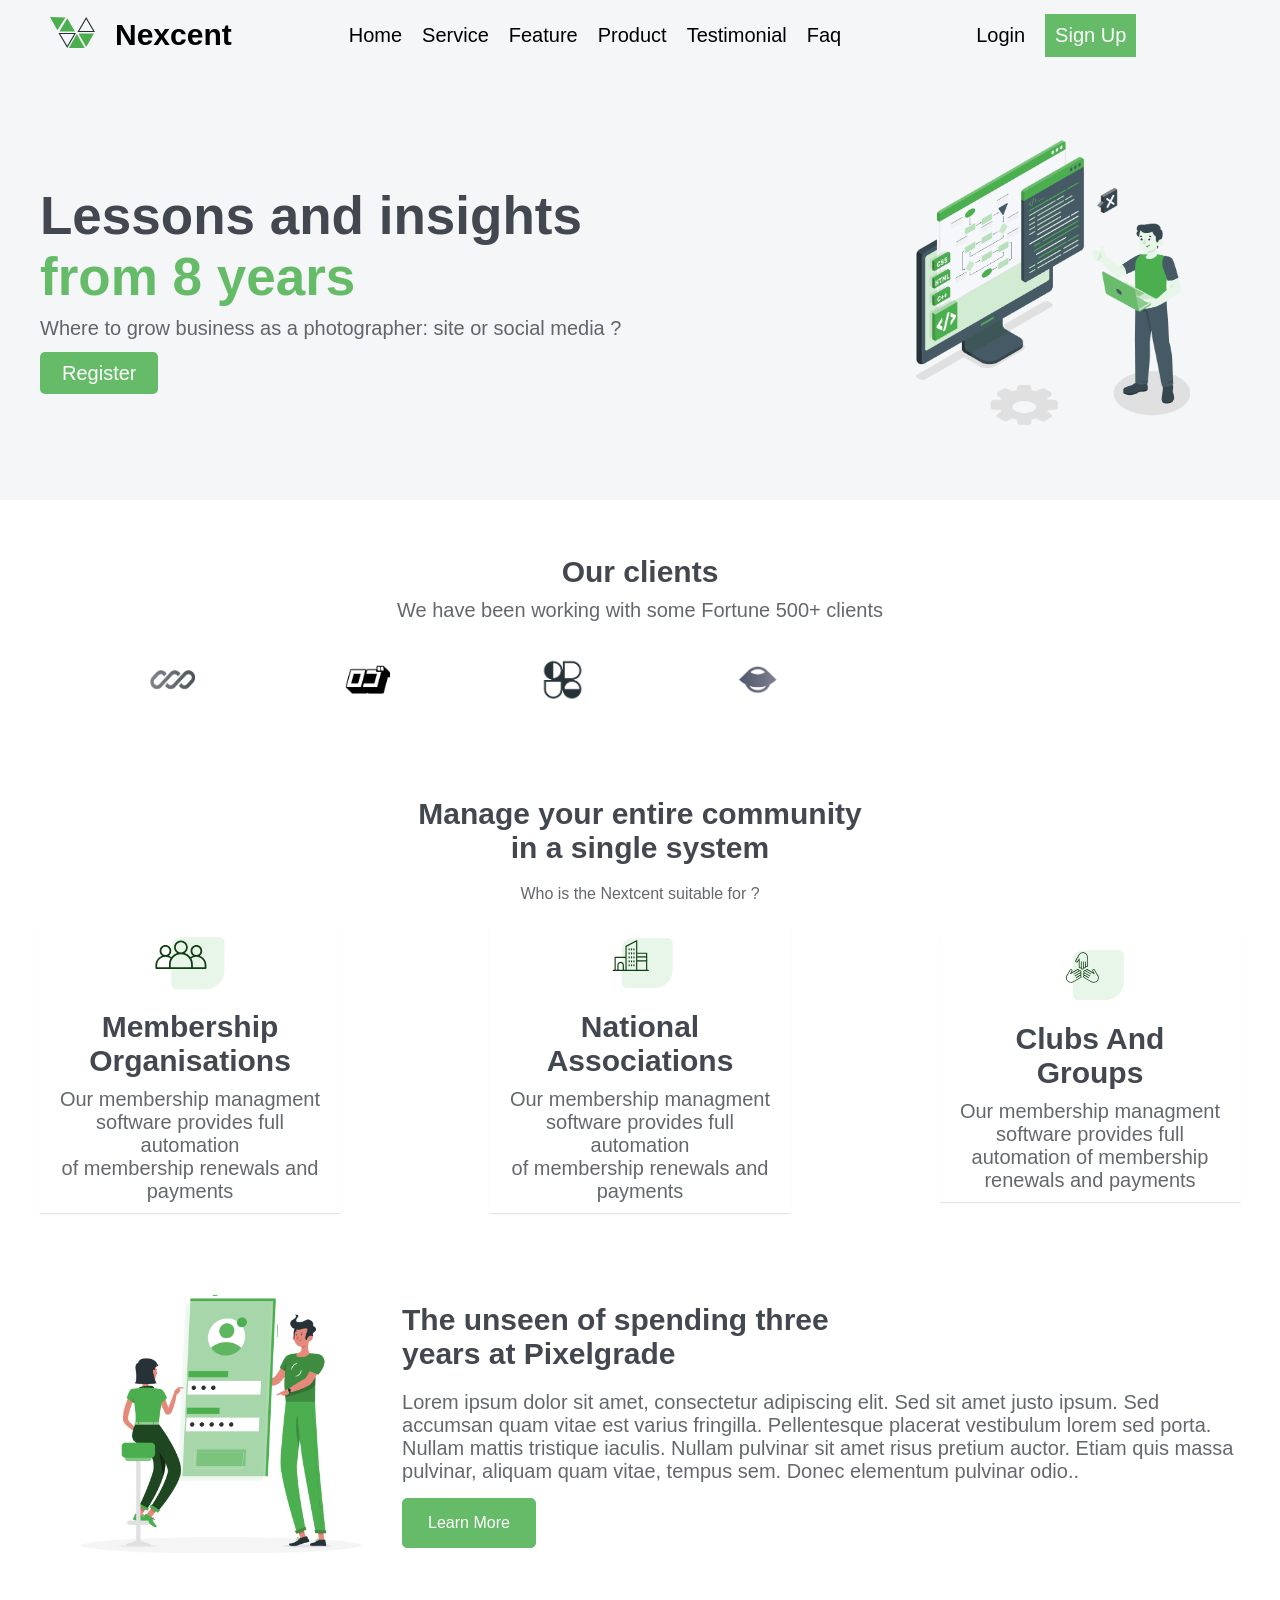
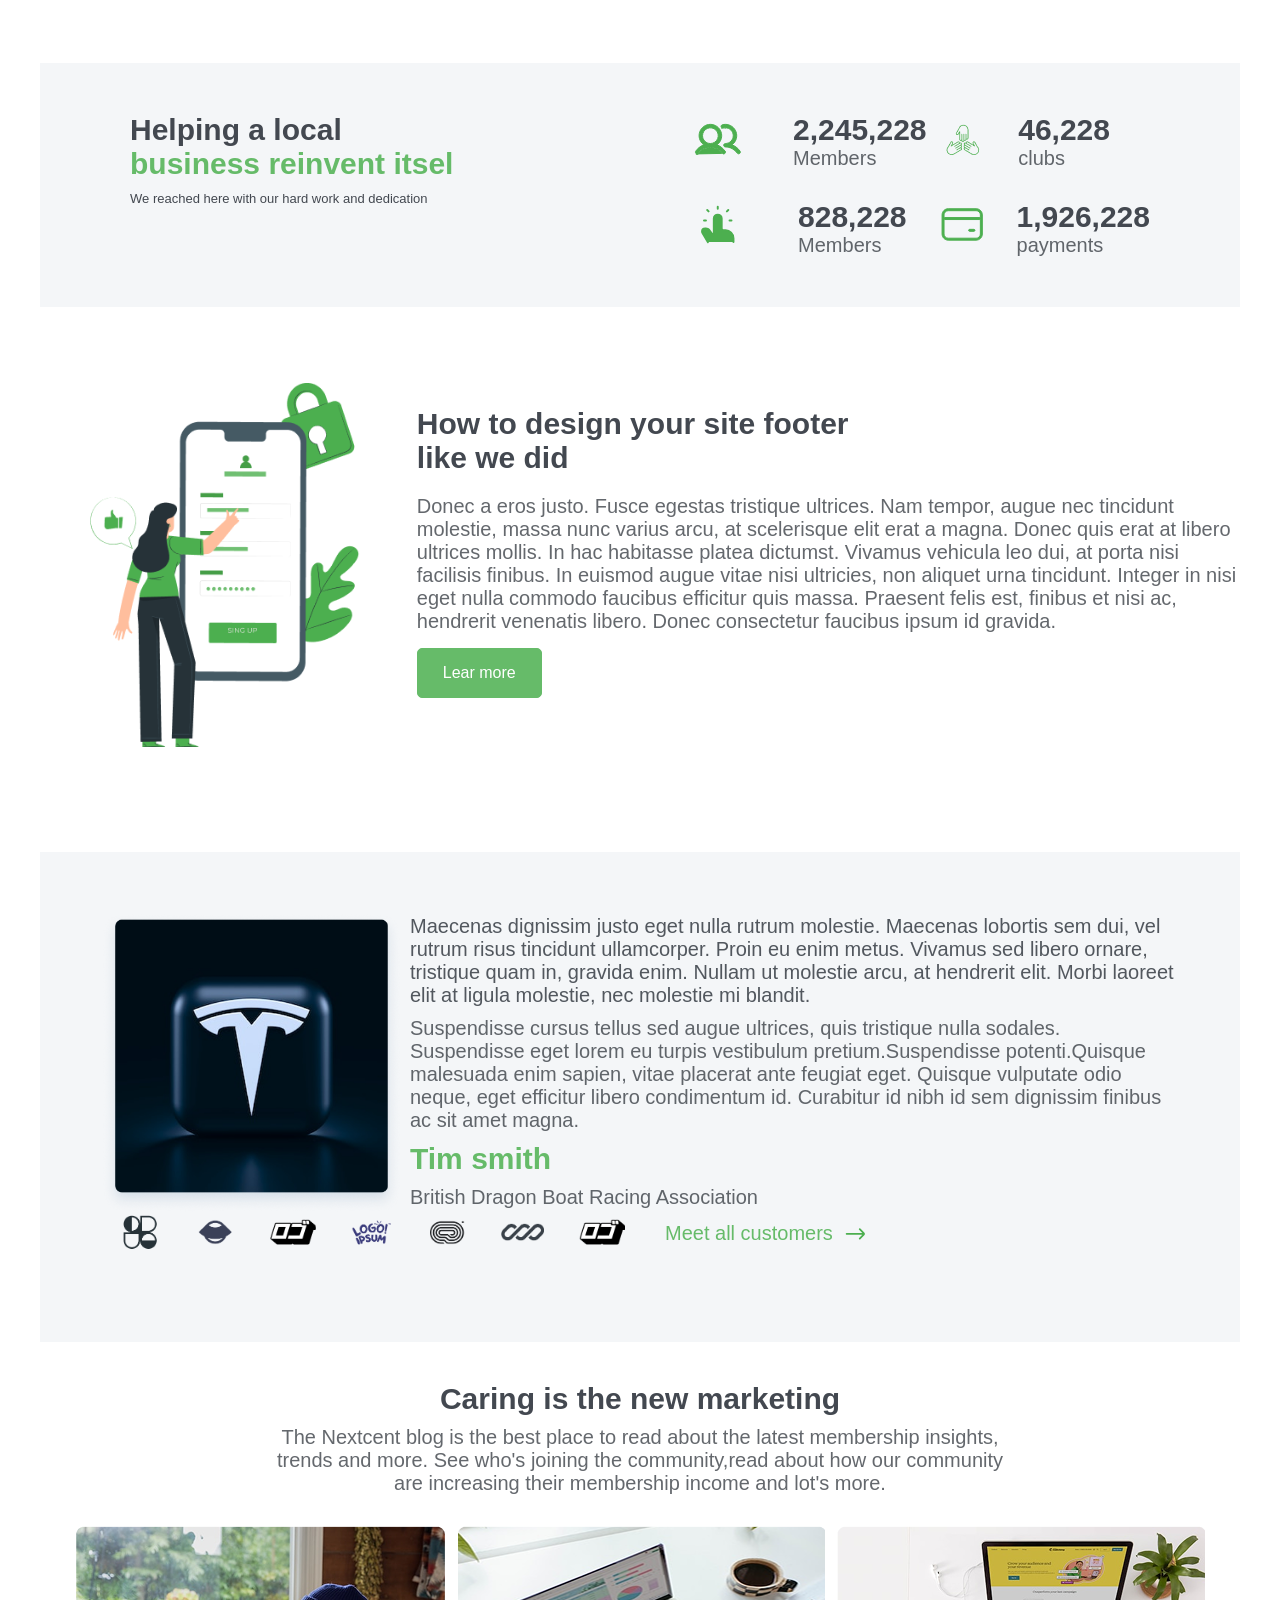
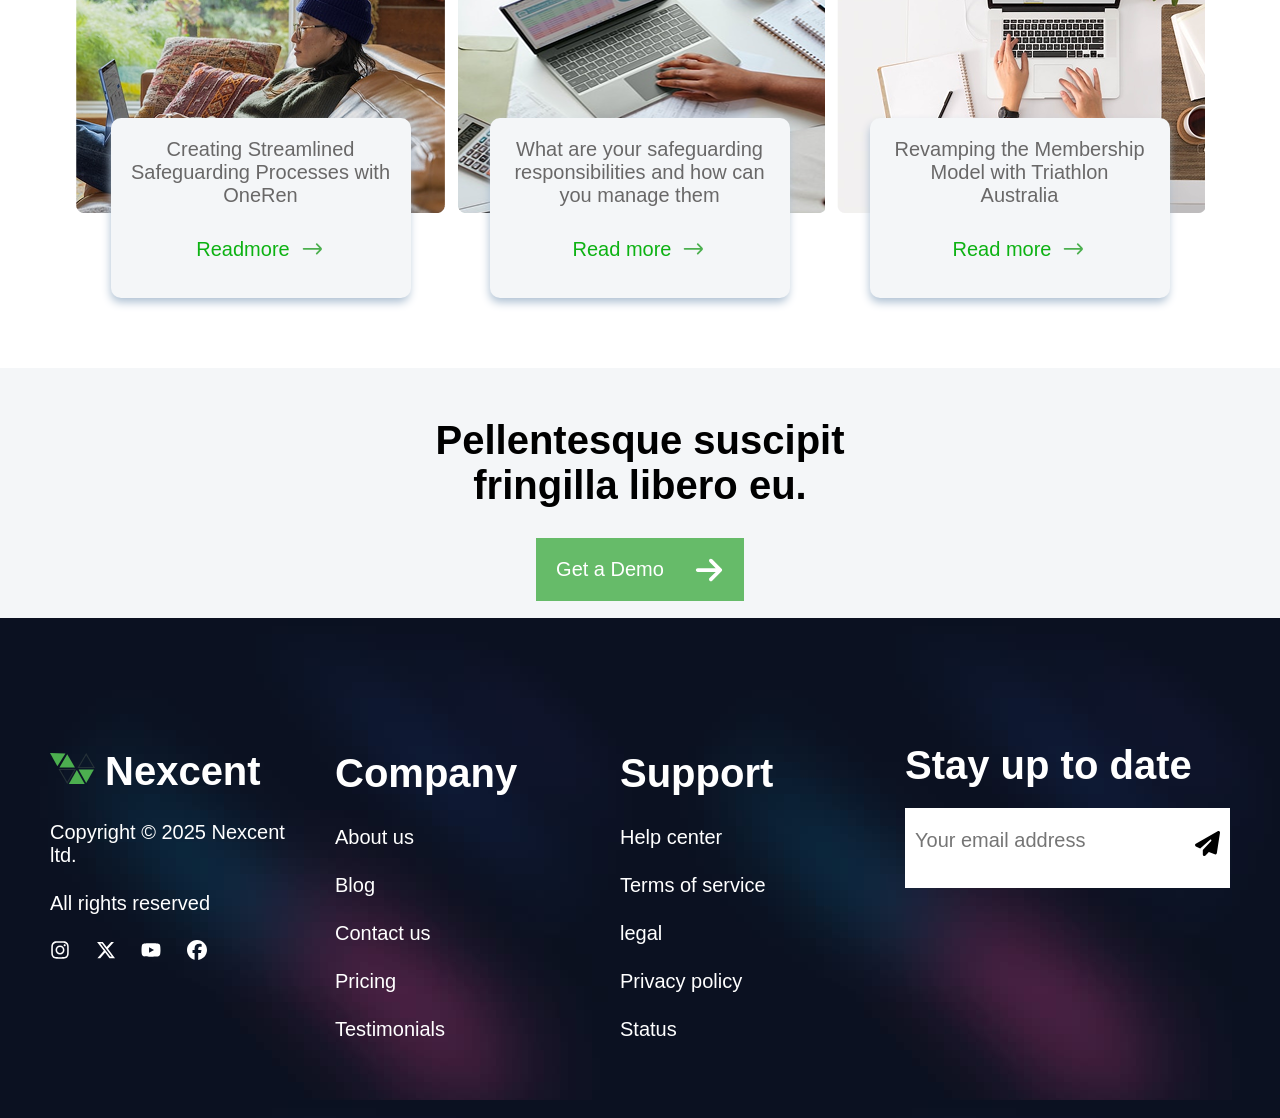
==== figma.html @ 24c00743 "Initial commit" ====
<!DOCTYPE html>
<html lang="en">
<head>
    <meta charset="UTF-8">
    <title>Website from figma</title>
    <link rel="stylesheet" href="figma.css">
    <script src="figma.js" defer></script>
</head>
<body>
    <header class="container header">
          <section class="nav-bar">
            <div class="logo">
                <div class="sub-logo">
                  <a href="#">
                      <svg width="45" height="45" viewBox="0 0 35 24" fill="none" xmlns="http://www.w3.org/2000/svg">
                          <path d="M18.7863 13.134L13.3954 22.3669L8.00448 13.134H18.7863ZM20.2305 12.3088H6.55444L13.3954 24L20.2305 12.3088Z" fill="#263238"/>
                          <path d="M28.1591 1.65038L33.55 10.8833H22.7681L28.1591 1.65038ZM28.1591 0L21.3181 11.6912H35L28.1591 0Z" fill="#263238"/>
                          <path d="M0 0L5.7359 10.3409L12.0038 0.259661L0 0Z" fill="#4CAF4F"/>
                          <path d="M13.3955 0.905884L19.4121 11.189H7.36728L13.3955 0.905884Z" fill="#4CAF4F"/>
                          <path d="M20.9615 13.434L26.9839 24H14.6526L20.7744 13.434H20.9615Z" fill="#4CAF4F"/>
                          <path d="M22.2653 12.7935L28.1591 23.1978L34.1347 12.7935H22.2653Z" fill="#4CAF4F"/>
                      </svg></a>
                  <h1 class="title"><a href="#">Nexcent</a></h1>
                </div>
              <div class="open-svg"><svg width="30" height="30" xmlns="http://www.w3.org/2000/svg" viewBox="0 0 448 512"><!--!Font Awesome Free 6.7.2 by @fontawesome - https://fontawesome.com License - https://fontawesome.com/license/free Copyright 2025 Fonticons, Inc.--><path d="M0 96C0 78.3 14.3 64 32 64l384 0c17.7 0 32 14.3 32 32s-14.3 32-32 32L32 128C14.3 128 0 113.7 0 96zM0 256c0-17.7 14.3-32 32-32l384 0c17.7 0 32 14.3 32 32s-14.3 32-32 32L32 288c-17.7 0-32-14.3-32-32zM448 416c0 17.7-14.3 32-32 32L32 448c-17.7 0-32-14.3-32-32s14.3-32 32-32l384 0c17.7 0 32 14.3 32 32z"/></svg></div>
            </div>

              <div class="link">
                  <ul class="nav-links">
                     <li class="close-svg">  <svg width="30" height="30" xmlns="http://www.w3.org/2000/svg" viewBox="0 0 384 512"><!--!Font Awesome Free 6.7.2 by @fontawesome - https://fontawesome.com License - https://fontawesome.com/license/free Copyright 2025 Fonticons, Inc.--><path d="M342.6 150.6c12.5-12.5 12.5-32.8 0-45.3s-32.8-12.5-45.3 0L192 210.7 86.6 105.4c-12.5-12.5-32.8-12.5-45.3 0s-12.5 32.8 0 45.3L146.7 256 41.4 361.4c-12.5 12.5-12.5 32.8 0 45.3s32.8 12.5 45.3 0L192 301.3 297.4 406.6c12.5 12.5 32.8 12.5 45.3 0s12.5-32.8 0-45.3L237.3 256 342.6 150.6z"/></svg></li>
                    <li><a href="#">Home</a></li>
                    <li><a href="#">Service</a></li>
                    <li><a href="#">Feature</a></li>
                    <li><a href="#">Product</a></li>
                    <li><a href="#">Testimonial</a></li>
                    <li ><a href="#">Faq</a></li>
                  </ul>
                  <ul class="Registration nav-links">
                      <li ><a href="#">Login</a></li>
                      <li class="btn0"><a href="#">Sign up</a></li>
                  </ul>
              </div>

          </section>

          <section class="hero">
            <div class="slide-1">
                <div class="slide-1-content">
                    <h1>Lessons and insights</h1>
                    <h2 >from 8 years</h2>
                    <p class="p">Where to grow business as a photographer: site or social media ?</p>
                    <a href="#" class="btn">Register</a>
                </div>
                <div class="slide-1-img">
                    <img src="Illustration.png" alt="" class="img" >
                </div>
            </div>
          </section>
    </header>


      <section class="community container">

          <section class=" main-0">
          <div class="main-content  ">
              <h1>Our clients</h1>
              <p class="p">We have been working with some Fortune 500+ clients</p>
          </div>
          <div class="main-imgs scroller container">
              <div class="main-img scroller__inner">
                 <div><img src="img1.png" alt="logo" class="img-fluid"></div>
                 <div><img src="img2.png" alt="logo" class="img-fluid"></div>
                 <div><img src="img3.png" alt="logo" class="img-fluid"></div>
                 <div><img src="Logo.png" alt="logo" class="img-fluid"></div>
                 <div><img src="img4.png" alt="logo" class="img-fluid"></div>
                 <div><img src="img5.png" alt="logo" class="img-fluid"></div>
                 <div><img src="img6.png" alt="logo" class="img-fluid"></div>
              </div>
          </div>
      </section>

          <div class="community-content">
              <h1>Manage your entire community <br> in a single system</h1>
              <p class="p">Who is the Nextcent suitable for ?</p>
          </div>

          <div class="community-svg">
             <div class="block item1">
                 <div class="svg sub-item1">
                     <div>
                         <svg width="70" height="70" viewBox="0 0 22 20" fill="none" xmlns="http://www.w3.org/2000/svg">
                             <path d="M21.8403 13.1845C21.8403 16.5035 19.1497 19.1941 15.8307 19.1941L6.81634 19.1941C5.89439 19.1941 5.14701 18.4467 5.14701 17.5248L5.14701 6.17329C5.14701 4.3294 6.64178 2.83463 8.48567 2.83463L20.171 2.83463C21.0929 2.83463 21.8403 3.58202 21.8403 4.50396L21.8403 13.1845Z" fill="#E8F5E9"/>
                             <path d="M8.14849 3.83618C6.95617 3.83618 5.98552 4.81571 5.98552 6.01311C5.98552 6.77059 6.37449 7.43942 6.96185 7.82928C6.25244 8.06648 5.63859 8.50982 5.18835 9.0898C4.93944 8.89833 4.6613 8.74435 4.36146 8.63401C4.81614 8.29646 5.11327 7.75422 5.11327 7.14479C5.11327 6.12925 4.29193 5.29791 3.28255 5.29791C2.27316 5.29791 1.45183 6.12925 1.45183 7.14479C1.45183 7.75457 1.7492 8.29706 2.20426 8.63461C0.999481 9.07919 0.139038 10.2432 0.139038 11.613V12.5753C0.139161 12.6486 0.168504 12.7189 0.220531 12.7706C0.272558 12.8224 0.342957 12.8512 0.416313 12.851H4.63804C4.64828 12.8521 4.65851 12.8527 4.66874 12.8526H11.6285C11.6387 12.8527 11.6491 12.8521 11.6592 12.851H15.8812C16.033 12.8503 16.1559 12.7272 16.1563 12.5753V11.613C16.1563 10.2432 15.2973 9.07919 14.0932 8.63449C14.5482 8.29706 14.8456 7.75444 14.8456 7.14467C14.8456 6.12913 14.0243 5.29779 13.0149 5.29779C12.0055 5.29779 11.1842 6.12913 11.1842 7.14467C11.1842 7.7541 11.4814 8.29643 11.9361 8.63389C11.6356 8.74448 11.3574 8.89896 11.1081 9.0909C10.6581 8.51057 10.0451 8.06662 9.3357 7.82928C9.92291 7.43942 10.312 6.77059 10.312 6.01311C10.312 4.81571 9.34088 3.83618 8.14856 3.83618H8.14849ZM8.14849 4.38852C9.04024 4.38852 9.75913 5.11223 9.75913 6.01311C9.75913 6.90694 9.05145 7.62362 8.16957 7.63511C8.16255 7.63511 8.15564 7.63412 8.14849 7.63412C8.14134 7.63412 8.13456 7.63511 8.12741 7.63511C7.24553 7.62376 6.53833 6.90697 6.53833 6.01311C6.53833 5.11211 7.25661 4.38852 8.14837 4.38852H8.14849ZM3.28258 5.85021C3.99014 5.85021 4.56097 6.42448 4.56097 7.14476C4.56097 7.86021 3.99752 8.43202 3.29662 8.43978C3.29194 8.43978 3.28738 8.43929 3.28257 8.43929C3.27788 8.43929 3.27332 8.43978 3.26851 8.43978C2.56762 8.43201 2.00417 7.86008 2.00417 7.14476C2.00417 6.42452 2.575 5.85021 3.28256 5.85021H3.28258ZM13.0147 5.85021C13.7223 5.85021 14.2931 6.42448 14.2931 7.14476C14.2931 7.86021 13.7297 8.43202 13.0288 8.43978C13.0241 8.43978 13.0195 8.43929 13.0147 8.43929C13.01 8.43929 13.0055 8.43978 13.0007 8.43978C12.2998 8.43201 11.7363 7.86008 11.7363 7.14476C11.7363 6.42452 12.3071 5.85021 13.0147 5.85021H13.0147ZM8.12734 8.18741C8.13437 8.18753 8.14128 8.1884 8.14843 8.1884C8.15545 8.1884 8.16236 8.18741 8.16951 8.18741C9.93808 8.19875 11.3535 9.62632 11.3535 11.4134L11.3534 12.3001H4.94375V11.4134C4.94375 9.62616 6.35874 8.19877 8.12709 8.18741H8.12734ZM3.26143 8.99275C3.26846 8.99287 3.27536 8.99373 3.28252 8.99373C3.28967 8.99373 3.29645 8.99275 3.3036 8.99275C3.90179 8.99755 4.44772 9.20382 4.88242 9.5489C4.57136 10.0993 4.39148 10.7346 4.39148 11.4135V12.2981H0.69115V11.613C0.69115 10.1606 1.83306 9.00408 3.26137 8.99262L3.26143 8.99275ZM12.9936 8.99275C13.0007 8.99287 13.0075 8.99373 13.0147 8.99373C13.0218 8.99373 13.0286 8.99275 13.0357 8.99275C14.464 9.00409 15.606 10.1608 15.606 11.6131V12.2981H11.9037L11.9036 11.4135C11.9036 10.7349 11.7242 10.1001 11.4138 9.54988C11.8486 9.20431 12.3949 8.99754 12.9936 8.99275H12.9936Z" fill="#103E13"/>
                         </svg>
                     </div>
                     <div class="svg-text">
                         <h1>Membership <br> Organisations</h1>
                         <p class="p">Our membership managment <br>software provides full automation <br>of membership renewals and payments</p>
                     </div>
                 </div>
             </div>

              <div class="block">
                 <div class="svg">
                         <svg width="70" height="70" viewBox="0 0 23 20" fill="none" xmlns="http://www.w3.org/2000/svg">
                             <path d="M22.2345 13.1845C22.2345 16.5035 19.5439 19.1941 16.2249 19.1941L7.2105 19.1941C6.28856 19.1941 5.54117 18.4467 5.54117 17.5248L5.54117 6.17329C5.54117 4.3294 7.03594 2.83463 8.87984 2.83463L20.5652 2.83463C21.4871 2.83463 22.2345 3.58202 22.2345 4.50396L22.2345 13.1845Z" fill="#E8F5E9"/>
                             <path d="M9.51967 6.84467C9.4155 6.84467 9.33081 6.76012 9.33081 6.65581V6.33486C9.33081 6.23068 9.41536 6.146 9.51967 6.146C9.62384 6.146 9.70853 6.23055 9.70853 6.33486V6.65581C9.70853 6.76012 9.62385 6.84467 9.51967 6.84467Z" fill="#103E13"/>
                             <path d="M8.7256 6.84467C8.62143 6.84467 8.53674 6.76012 8.53674 6.65581V6.33486C8.53674 6.23068 8.62129 6.146 8.7256 6.146C8.82978 6.146 8.91446 6.23055 8.91446 6.33486V6.65581C8.91433 6.76012 8.82991 6.84467 8.7256 6.84467Z" fill="#103E13"/>
                             <path d="M7.93166 6.84467C7.82748 6.84467 7.7428 6.76012 7.7428 6.65581V6.33486C7.7428 6.23068 7.82735 6.146 7.93166 6.146C8.03583 6.146 8.12052 6.23055 8.12052 6.33486V6.65581C8.12052 6.76012 8.03597 6.84467 7.93166 6.84467Z" fill="#103E13"/>
                             <path d="M9.51967 8.15716C9.4155 8.15716 9.33081 8.07261 9.33081 7.9683V7.64748C9.33081 7.5433 9.41536 7.45862 9.51967 7.45862C9.62384 7.45862 9.70853 7.54317 9.70853 7.64748V7.9683C9.70853 8.07261 9.62385 8.15716 9.51967 8.15716Z" fill="#103E13"/>
                             <path d="M8.7256 8.15716C8.62143 8.15716 8.53674 8.07261 8.53674 7.9683V7.64748C8.53674 7.5433 8.62129 7.45862 8.7256 7.45862C8.82978 7.45862 8.91446 7.54317 8.91446 7.64748V7.9683C8.91433 8.07261 8.82991 8.15716 8.7256 8.15716Z" fill="#103E13"/>
                             <path d="M7.93166 8.15716C7.82748 8.15716 7.7428 8.07261 7.7428 7.9683V7.64748C7.7428 7.5433 7.82735 7.45862 7.93166 7.45862C8.03583 7.45862 8.12052 7.54317 8.12052 7.64748V7.9683C8.12052 8.07261 8.03597 8.15716 7.93166 8.15716Z" fill="#103E13"/>
                             <path d="M9.51967 9.46967C9.4155 9.46967 9.33081 9.38512 9.33081 9.28081V8.95986C9.33081 8.85568 9.41536 8.771 9.51967 8.771C9.62384 8.771 9.70853 8.85555 9.70853 8.95986V9.28081C9.70853 9.38512 9.62385 9.46967 9.51967 9.46967Z" fill="#103E13"/>
                             <path d="M8.7256 9.46967C8.62143 9.46967 8.53674 9.38512 8.53674 9.28081V8.95986C8.53674 8.85568 8.62129 8.771 8.7256 8.771C8.82978 8.771 8.91446 8.85555 8.91446 8.95986V9.28081C8.91433 9.38512 8.82991 9.46967 8.7256 9.46967Z" fill="#103E13"/>
                             <path d="M7.93166 9.46967C7.82748 9.46967 7.7428 9.38512 7.7428 9.28081V8.95986C7.7428 8.85568 7.82735 8.771 7.93166 8.771C8.03583 8.771 8.12052 8.85555 8.12052 8.95986V9.28081C8.12052 9.38512 8.03597 9.46967 7.93166 9.46967Z" fill="#103E13"/>
                             <path d="M9.51967 10.7819C9.4155 10.7819 9.33081 10.6974 9.33081 10.5931V10.2721C9.33081 10.1679 9.41536 10.0833 9.51967 10.0833C9.62384 10.0833 9.70853 10.1678 9.70853 10.2721V10.5931C9.70853 10.6974 9.62385 10.7819 9.51967 10.7819Z" fill="#103E13"/>
                             <path d="M8.7256 10.7819C8.62143 10.7819 8.53674 10.6974 8.53674 10.5931V10.2721C8.53674 10.1679 8.62129 10.0833 8.7256 10.0833C8.82978 10.0833 8.91446 10.1678 8.91446 10.2721V10.5931C8.91433 10.6974 8.82991 10.7819 8.7256 10.7819Z" fill="#103E13"/>
                             <path d="M7.93166 10.7819C7.82748 10.7819 7.7428 10.6974 7.7428 10.5931V10.2721C7.7428 10.1679 7.82735 10.0833 7.93166 10.0833C8.03583 10.0833 8.12052 10.1678 8.12052 10.2721V10.5931C8.12052 10.6974 8.03597 10.7819 7.93166 10.7819Z" fill="#103E13"/>
                             <path d="M9.51967 12.0944C9.4155 12.0944 9.33081 12.0099 9.33081 11.9056V11.5847C9.33081 11.4806 9.41536 11.3959 9.51967 11.3959C9.62384 11.3959 9.70853 11.4804 9.70853 11.5847V11.9056C9.70853 12.0097 9.62385 12.0944 9.51967 12.0944Z" fill="#103E13"/>
                             <path d="M8.7256 12.0944C8.62143 12.0944 8.53674 12.0099 8.53674 11.9056V11.5847C8.53674 11.4806 8.62129 11.3959 8.7256 11.3959C8.82978 11.3959 8.91446 11.4804 8.91446 11.5847V11.9056C8.91433 12.0097 8.82991 12.0944 8.7256 12.0944Z" fill="#103E13"/>
                             <path d="M7.93166 12.0944C7.82748 12.0944 7.7428 12.0099 7.7428 11.9056L7.74293 11.5847C7.74293 11.4806 7.82748 11.3959 7.93179 11.3959C8.03596 11.3959 8.12065 11.4804 8.12065 11.5847V11.9056C8.12052 12.0097 8.03597 12.0944 7.93166 12.0944Z" fill="#103E13"/>
                             <path d="M2.53654 13.4005C2.53654 13.5047 2.62109 13.5894 2.7254 13.5894H14.2263C14.3305 13.5894 14.4152 13.5048 14.4152 13.4005C14.4152 13.2963 14.3307 13.2116 14.2263 13.2116H13.8772V7.78922C13.8772 7.68505 13.7927 7.60036 13.6884 7.60036L10.6049 7.60049V3.69121C10.6049 3.6251 10.5704 3.56399 10.514 3.52974C10.4578 3.49537 10.3874 3.49326 10.329 3.52368L6.82324 5.34893C6.76068 5.38146 6.7217 5.44599 6.7217 5.51645V8.93113H3.32894C3.22476 8.93113 3.14008 9.01569 3.14008 9.11999V13.2117H2.72497C2.6208 13.2115 2.53638 13.2961 2.53638 13.4004L2.53654 13.4005ZM10.6049 10.4608H13.4997V13.2118L10.6049 13.2117V10.4608ZM10.6049 9.14844H13.4997V10.0833L10.6049 10.0831V9.14844ZM10.6049 7.97801H13.4997V8.771H10.6049V7.97801ZM7.09922 5.63113L10.2271 4.00251V13.2115H7.09922V5.63113ZM4.45139 11.7032C4.45139 11.3113 4.76194 10.9923 5.14374 10.9923C5.52553 10.9923 5.83622 11.3112 5.83622 11.7032V13.2117H4.45139V11.7032ZM3.51778 9.30879H6.72165V13.2117H6.21393V11.7032C6.21393 11.103 5.73402 10.6147 5.14374 10.6147C4.55372 10.6147 4.07382 11.1029 4.07382 11.7032V13.2117H3.51778V9.30879Z" fill="#103E13"/>
                         </svg>
                         <div class="svg-text">
                             <h1>National <br> Associations</h1>
                             <p class="p">Our membership managment <br>software provides full automation <br>of membership renewals and payments</p>
                         </div>
                 </div>
              </div>

              <div class="block">

                  <div class="svg">
                      <svg width="70" height="70" viewBox="0 0 23 20" fill="none" xmlns="http://www.w3.org/2000/svg">
                          <path d="M22.6287 13.1845C22.6287 16.5035 19.9381 19.1941 16.6191 19.1941L7.60467 19.1941C6.68272 19.1941 5.93534 18.4467 5.93534 17.5248L5.93534 6.17329C5.93534 4.3294 7.43011 2.83463 9.274 2.83463L20.9593 2.83463C21.8813 2.83463 22.6287 3.58202 22.6287 4.50396L22.6287 13.1845Z" fill="#E8F5E9"/>
                          <path d="M10.3797 8.3917C10.2993 8.3917 10.2246 8.36959 10.1583 8.33404V8.33499C10.1583 8.46147 10.1092 8.58025 10.02 8.66921C9.93078 8.75841 9.81209 8.80757 9.68575 8.80757C9.60419 8.80757 9.5286 8.78492 9.46157 8.74842C9.45481 8.86413 9.40856 8.97228 9.32605 9.05488C9.23685 9.14408 9.11816 9.19324 8.99174 9.19324C8.74058 9.19324 8.53661 8.99581 8.52191 8.74834C8.4442 8.79034 8.35634 8.81237 8.26572 8.80655C8.01864 8.79034 7.82515 8.57687 7.82515 8.32043V6.19482L7.58311 6.61414C7.49092 6.77453 7.31836 6.87411 7.13256 6.87411C7.04202 6.87411 6.95259 6.85035 6.87338 6.80497C6.77474 6.74778 6.70419 6.65599 6.67484 6.54617C6.64535 6.43629 6.66061 6.32137 6.71763 6.22288C6.71771 6.22288 7.50956 4.85162 7.55787 4.76739C7.56361 4.75473 7.57998 4.718 7.5939 4.68669C7.60719 4.6568 7.6186 4.62612 7.62953 4.59529C7.86833 3.92112 8.45962 3.50234 9.17273 3.50234C10.0988 3.50234 10.8522 4.31928 10.8522 5.32344L10.8522 7.91904C10.8522 8.04537 10.8032 8.16406 10.714 8.25335C10.6248 8.34255 10.5061 8.39171 10.3797 8.39171L10.3797 8.3917ZM9.17274 3.75345C8.55998 3.75345 8.07159 4.09956 7.86622 4.67927C7.85309 4.71608 7.8394 4.75289 7.82343 4.78876C7.7771 4.89267 7.7771 4.89267 7.76404 4.90761L7.76231 4.90612C7.69766 5.02812 7.50557 5.36076 6.93507 6.34856C6.91163 6.38907 6.90541 6.43611 6.91737 6.4811C6.92948 6.52609 6.95851 6.564 6.9987 6.58721C7.12345 6.65886 7.2943 6.61261 7.36541 6.48873L7.842 5.66359C7.87047 5.61443 7.92805 5.59028 7.98327 5.60523C8.03817 5.61994 8.07632 5.66973 8.07632 5.72652V8.32051C8.07632 8.4429 8.16866 8.54853 8.28218 8.556C8.34762 8.55946 8.40866 8.53752 8.45452 8.49174C8.49621 8.45005 8.51917 8.39452 8.51917 8.33513V6.63863C8.51917 6.56925 8.57541 6.51301 8.64479 6.51301C8.71417 6.51301 8.77041 6.56917 8.77041 6.63863L8.77033 8.72074C8.77033 8.84282 8.86967 8.94217 8.99175 8.94217C9.05106 8.94217 9.10675 8.9192 9.14852 8.87751C9.19021 8.83574 9.21317 8.78005 9.21317 8.72074V6.63863C9.21317 6.56925 9.26934 6.51301 9.33879 6.51301C9.40817 6.51301 9.46441 6.56917 9.46441 6.63863L9.46433 8.31562V8.33512C9.46433 8.45712 9.56368 8.55646 9.68583 8.55646C9.74506 8.55646 9.80059 8.53342 9.8426 8.49157C9.88429 8.44996 9.90725 8.39443 9.90725 8.33504V6.63854C9.90725 6.56916 9.96342 6.51292 10.0329 6.51292C10.1022 6.51292 10.1585 6.56908 10.1585 6.63854L10.1583 7.9191C10.1583 8.04126 10.2577 8.1406 10.3797 8.1406C10.4391 8.1406 10.4946 8.11756 10.5363 8.07595C10.5781 8.0341 10.601 7.97841 10.601 7.9191L10.6011 5.3235C10.6011 4.45788 9.96035 3.75348 9.17273 3.75348L9.17274 3.75345Z" fill="#103E13"/>
                          <path d="M5.44427 10.1957L7.26708 9.10216C7.48685 8.97017 7.76963 9.02626 7.91058 9.2299C7.96203 9.30408 7.9883 9.39052 7.99239 9.47855C8.06035 9.44307 8.13429 9.4238 8.20956 9.4238C8.2481 9.4238 8.2868 9.4286 8.32503 9.43812C8.4475 9.46871 8.5507 9.54525 8.6156 9.65348C8.68057 9.76187 8.69953 9.88889 8.66893 10.0112C8.64069 10.1244 8.57187 10.2197 8.47614 10.285C8.54308 10.3245 8.60081 10.3784 8.64187 10.447C8.70685 10.5554 8.7258 10.6824 8.69528 10.8048C8.66468 10.9271 8.58815 11.0303 8.47976 11.0954L8.47913 11.0958C8.54489 11.1352 8.6016 11.1885 8.64219 11.2561C8.70724 11.3645 8.7262 11.4915 8.6956 11.614C8.66492 11.7364 8.58839 11.8396 8.48016 11.9045L6.25447 13.2398C5.83907 13.4889 5.35886 13.5749 4.90249 13.4817C4.44202 13.3876 4.06068 13.1229 3.82881 12.7364C3.46186 12.1248 3.51685 11.4022 3.97204 10.8508C3.99289 10.8256 4.01342 10.8 4.03206 10.7734C4.0518 10.7453 4.07485 10.7122 4.08272 10.7009C4.12983 10.6168 4.89865 9.23158 4.89857 9.23174C4.9762 9.09165 5.12172 9.01235 5.2718 9.01243C5.3418 9.01243 5.41283 9.02966 5.47836 9.066C5.55749 9.1102 5.62395 9.17462 5.67044 9.25226C5.76601 9.41154 5.76939 9.61087 5.67941 9.77218L5.44427 10.1957ZM5.4552 9.38139C5.43082 9.34073 5.39731 9.30832 5.35632 9.28535C5.27161 9.23847 5.16495 9.26899 5.11831 9.35339C4.56818 10.3445 4.38065 10.6822 4.30828 10.8024L4.30993 10.8028C4.30387 10.823 4.30387 10.823 4.23765 10.9176C4.21515 10.9496 4.19069 10.9804 4.16575 11.0106C3.77434 11.4849 3.72889 12.0817 4.04407 12.6072C4.2393 12.9327 4.56196 13.1558 4.95265 13.2356C5.34758 13.3159 5.76385 13.2412 6.12513 13.0244L8.35102 11.6891C8.40184 11.6586 8.43771 11.6103 8.45202 11.5529C8.46634 11.4957 8.45745 11.4361 8.42693 11.3853C8.36416 11.2807 8.22785 11.2463 8.12323 11.3093L7.02517 11.9681C6.9657 12.0038 6.88846 11.9846 6.85283 11.9251C6.81712 11.8656 6.83639 11.7884 6.89585 11.7527L7.994 11.094L8.35063 10.88C8.40145 10.8495 8.43739 10.8011 8.45171 10.7439C8.46602 10.6866 8.45714 10.627 8.42662 10.5762C8.36377 10.4715 8.22745 10.4375 8.12292 10.5002L6.66814 11.373C6.60851 11.4088 6.53151 11.3894 6.4958 11.3299C6.46009 11.2705 6.47943 11.1933 6.53882 11.1576L8.32429 10.0865C8.3751 10.056 8.41097 10.0077 8.42528 9.95036C8.4396 9.89309 8.43071 9.83355 8.40027 9.78274C8.36983 9.732 8.32145 9.69613 8.26411 9.68182C8.20645 9.6675 8.14715 9.67639 8.09649 9.70675L7.76597 9.90505C7.76589 9.90505 7.76589 9.90513 7.76581 9.90513H7.76573L6.31103 10.7778C6.25141 10.8137 6.17432 10.7944 6.13869 10.7348C6.10298 10.6754 6.12233 10.5982 6.18172 10.5625L7.6365 9.68977C7.68731 9.65925 7.72326 9.61087 7.73758 9.55369C7.75331 9.49092 7.74135 9.42673 7.70407 9.37293C7.63941 9.27941 7.50113 9.25455 7.39628 9.31755L5.172 10.6519C5.12331 10.681 5.06094 10.6739 5.02011 10.6345C4.97921 10.5951 4.97001 10.533 4.99754 10.4834L5.46005 9.65005C5.50646 9.56675 5.50465 9.46386 5.45517 9.38142L5.4552 9.38139Z" fill="#103E13"/>
                          <path d="M14.1545 12.7363C13.9227 13.1229 13.5415 13.3875 13.0809 13.4816C12.6245 13.5747 12.1444 13.4888 11.729 13.2397L9.50307 11.9044C9.39476 11.8395 9.31815 11.7363 9.28747 11.6137C9.25703 11.4914 9.27606 11.3643 9.34096 11.2561C9.38146 11.1885 9.43826 11.1351 9.50409 11.0957L9.50346 11.0953C9.39515 11.0304 9.31854 10.9272 9.28802 10.8048C9.25735 10.6824 9.27638 10.5553 9.34135 10.4469C9.3832 10.3773 9.44054 10.3228 9.50599 10.2842C9.41097 10.2189 9.34253 10.1239 9.31437 10.0113C9.2837 9.8888 9.30273 9.76176 9.3677 9.65352C9.4326 9.54521 9.53588 9.46868 9.65827 9.43808C9.6965 9.42849 9.73528 9.42377 9.77367 9.42377C9.84902 9.42384 9.92296 9.44296 9.99092 9.47851C9.99509 9.39049 10.0213 9.30405 10.0727 9.22987C10.2138 9.02639 10.4963 8.97007 10.7164 9.10213L12.5391 10.1955L12.3042 9.77229C12.214 9.61073 12.2174 9.4114 12.3129 9.25204C12.3595 9.17448 12.426 9.11006 12.5056 9.06546C12.5709 9.02928 12.6417 9.01214 12.7116 9.01214C12.8616 9.01221 13.0072 9.09134 13.0848 9.23144C13.3551 9.71842 13.8651 10.6368 13.9009 10.7009C13.9086 10.712 13.9316 10.7451 13.9514 10.7732C13.9702 10.7998 13.9904 10.8253 14.0115 10.8506C14.4666 11.4023 14.5215 12.1248 14.1545 12.7363L14.1545 12.7363ZM13.8177 11.0107C13.7926 10.9804 13.7681 10.9495 13.7458 10.9177C13.6778 10.8212 13.6761 10.8187 13.671 10.7935C13.5915 10.662 13.3977 10.3131 12.865 9.35329C12.8182 9.26905 12.712 9.2383 12.6275 9.28502C12.5859 9.3083 12.5524 9.34079 12.5281 9.38145C12.4787 9.46381 12.4768 9.56669 12.5234 9.65024L12.9858 10.4833C13.0134 10.533 13.0042 10.595 12.9634 10.6345C12.9226 10.674 12.8603 10.681 12.8114 10.6519L10.5871 9.3175C10.4823 9.25465 10.3441 9.27928 10.2792 9.37288C10.242 9.42668 10.2301 9.49087 10.2457 9.55356C10.26 9.61082 10.2959 9.65912 10.3468 9.68964C10.347 9.68971 10.347 9.68987 10.3472 9.68995L11.8015 10.5624C11.861 10.5981 11.8803 10.6752 11.8446 10.7348C11.8088 10.7942 11.7318 10.8136 11.6722 10.7778L9.88675 9.70671C9.83609 9.67635 9.77647 9.66738 9.71921 9.68178C9.66178 9.69609 9.61349 9.73196 9.58305 9.78285C9.55253 9.83358 9.54372 9.89313 9.55788 9.95039C9.57219 10.0077 9.60814 10.056 9.65895 10.0865L10.0064 10.2949L11.4443 11.1577C11.5038 11.1934 11.5231 11.2704 11.4874 11.33C11.4517 11.3894 11.3746 11.4087 11.315 11.373L9.8604 10.5003C9.75579 10.4374 9.61955 10.4715 9.55662 10.5763C9.5261 10.6271 9.51729 10.6866 9.53145 10.7439C9.54577 10.8012 9.58171 10.8495 9.6326 10.8801L9.98924 11.094L11.0872 11.7528C11.1467 11.7885 11.166 11.8656 11.1303 11.9251C11.0945 11.9845 11.0175 12.004 10.9579 11.9681L9.85993 11.3094C9.80927 11.279 9.74989 11.27 9.69231 11.2844C9.63504 11.2988 9.58659 11.3346 9.55615 11.3854C9.52571 11.4362 9.51682 11.4958 9.53098 11.553C9.5453 11.6102 9.58124 11.6585 9.63213 11.6891L11.858 13.0244C12.2192 13.2411 12.6358 13.3162 13.0305 13.2356C13.4211 13.1559 13.7438 12.9327 13.939 12.6072C14.2545 12.0816 14.2091 11.4848 13.8178 11.0107L13.8177 11.0107Z" fill="#103E13"/>
                      </svg>
                      <div class="svg-text">
                          <h1 class="h">Clubs And <br> Groups</h1>
                          <p class="p">Our membership managment <br>software provides full automation of membership renewals and payments</p>
                      </div>
                  </div>
              </div>
          </div>

          <div class="unlock">
              <div class="unlock-img">
                  <img src="rafiki.png" alt="">
              </div>
              <div class="unlock-text">
                  <h1 class="h">The unseen of spending three <br>years at Pixelgrade</h1>
                  <p class="p">Lorem ipsum dolor sit amet, consectetur adipiscing elit. Sed sit amet justo ipsum. Sed accumsan quam vitae est varius fringilla. Pellentesque placerat vestibulum lorem sed porta. Nullam mattis tristique iaculis. Nullam pulvinar sit amet risus pretium auctor. Etiam quis massa pulvinar, aliquam quam vitae, tempus sem. Donec elementum pulvinar odio..</p>
                  <a href="#" class="btn1">Learn More</a>
              </div>
          </div>

      </section>

      <section class="main-1 container">

          <div class="achievements common">
              <div class="achievements-content">
                  <h1 class="h">Helping a local <br> <span>business reinvent itsel </span> </h1>
                  <p class="h">We reached here with our hard work and dedication</p>
              </div>
              <div class="achievements-svg counters">

                  <div class="achievements-svg1">
                      <svg  width="50" height="50" viewBox="0 0 17 17" fill="none" xmlns="http://www.w3.org/2000/svg">
                          <g clip-path="url(#clip0_212_1407)">
                              <path d="M11.0138 5.03438C10.7696 5.03394 10.5266 5.0677 10.2918 5.13469L10.2918 5.13467L10.2899 5.13525C10.2156 5.1574 10.1377 5.16455 10.0607 5.1563C9.9836 5.14805 9.90896 5.12455 9.84108 5.08717L9.76056 5.2334L9.84108 5.08717C9.7732 5.04979 9.71343 4.99928 9.66525 4.93859C9.61707 4.87789 9.58145 4.80821 9.56046 4.73361C9.53947 4.65902 9.53353 4.58099 9.54299 4.50408C9.55244 4.42716 9.5771 4.3529 9.61553 4.2856C9.65396 4.21831 9.7054 4.15934 9.76684 4.11211C9.82828 4.06489 9.8985 4.03036 9.97342 4.01053L9.97342 4.01056L9.97642 4.00971C10.3137 3.91369 10.6627 3.86527 11.0134 3.86585L11.0142 3.86585C11.8022 3.86356 12.5717 4.10418 13.2181 4.55495C13.8644 5.00571 14.3561 5.64472 14.6262 6.38497C14.8964 7.12522 14.9318 7.93073 14.7277 8.69184C14.5236 9.45295 14.0899 10.1327 13.4857 10.6384L13.2819 10.809L13.524 10.9185C14.5167 11.3678 15.3709 12.0747 15.9978 12.9659L15.9986 12.9669C16.0431 13.0292 16.0748 13.0998 16.0919 13.1745C16.1089 13.2491 16.111 13.3265 16.0978 13.4019C16.0847 13.4774 16.0568 13.5495 16.0155 13.6141C15.9743 13.6787 15.9207 13.7344 15.8577 13.778L15.8577 13.778L15.8558 13.7794C15.7583 13.8491 15.6414 13.8864 15.5216 13.886C15.428 13.8854 15.3358 13.8626 15.2526 13.8193C15.1696 13.7761 15.0979 13.7137 15.0437 13.6373C14.5885 12.9916 13.9849 12.4645 13.2837 12.1003C12.5825 11.7362 11.8041 11.5456 11.0139 11.5448H11.0137C10.8587 11.5448 10.7101 11.4832 10.6006 11.3737C10.491 11.2641 10.4294 11.1155 10.4294 10.9605C10.4294 10.8056 10.491 10.6569 10.6006 10.5474C10.7101 10.4378 10.8587 10.3762 11.0137 10.3762C11.7221 10.3762 12.4014 10.0948 12.9023 9.59395C13.4032 9.09305 13.6846 8.41369 13.6846 7.70531C13.6846 6.99694 13.4032 6.31758 12.9023 5.81668C12.4015 5.31581 11.7221 5.03441 11.0138 5.03438ZM11.0138 5.03438C11.0139 5.03438 11.0139 5.03438 11.014 5.03438L11.0137 5.20131V5.03438C11.0137 5.03438 11.0138 5.03438 11.0138 5.03438ZM8.38345 10.6387L8.18068 10.8093L8.42209 10.9185C9.41477 11.3678 10.269 12.0747 10.8959 12.9659L10.8958 12.966L10.9009 12.9725C10.9496 13.0349 10.9851 13.1066 11.0053 13.1831L11.1667 13.1405L11.0053 13.1831C11.0255 13.2596 11.0299 13.3395 11.0183 13.4178C11.0066 13.4961 10.9792 13.5712 10.9377 13.6386C10.8962 13.706 10.8414 13.7642 10.7767 13.8098C10.712 13.8553 10.6386 13.8873 10.5612 13.9037C10.4838 13.92 10.4038 13.9205 10.3262 13.905C10.2486 13.8896 10.1749 13.8585 10.1096 13.8137C10.0444 13.7689 9.9889 13.7113 9.94658 13.6444L9.94674 13.6443L9.94213 13.6378C9.48783 12.9907 8.88442 12.4626 8.18291 12.0979C7.48139 11.7333 6.7024 11.543 5.91179 11.543C5.12118 11.543 4.34219 11.7333 3.64068 12.0979C2.93917 12.4626 2.33575 12.9907 1.88145 13.6378L1.88108 13.6383C1.82767 13.715 1.75647 13.7776 1.67357 13.8207C1.59066 13.8639 1.49853 13.8863 1.40507 13.886L1.40405 13.886C1.28419 13.8864 1.16724 13.8491 1.06973 13.7794L1.06892 13.7789C0.94253 13.6896 0.856684 13.5539 0.830215 13.4015C0.803745 13.2491 0.838812 13.0924 0.927726 12.9657C1.55466 12.0746 2.40885 11.3677 3.4015 10.9185L3.64291 10.8093L3.44014 10.6387C2.8375 10.1317 2.40533 9.45172 2.20222 8.69084C1.99911 7.92996 2.03489 7.12503 2.3047 6.38517C2.57451 5.64531 3.06531 5.00632 3.71055 4.55481C4.3558 4.10331 5.12427 3.86115 5.91179 3.86115C6.69931 3.86115 7.46779 4.10331 8.11303 4.55481C8.75827 5.00632 9.24907 5.64531 9.51888 6.38517C9.7887 7.12503 9.82448 7.92996 9.62137 8.69084C9.41826 9.45172 8.98609 10.1317 8.38345 10.6387ZM0.972654 13.9152C1.09864 14.0053 1.24974 14.0535 1.40459 14.053C1.52504 14.0533 1.64378 14.0244 1.75063 13.9688C1.85748 13.9132 1.94925 13.8325 2.01807 13.7337C2.45697 13.1086 3.03993 12.5983 3.71767 12.2461C4.3954 11.8938 5.14798 11.7099 5.91179 11.7099C6.6756 11.7099 7.42819 11.8938 8.10592 12.2461C8.78365 12.5983 9.36661 13.1086 9.80551 13.7337L0.972654 13.9152ZM3.69099 6.22142C3.39751 6.66066 3.24086 7.17705 3.24086 7.70531C3.24086 8.41369 3.52226 9.09305 4.02316 9.59395C4.52406 10.0948 5.20342 10.3762 5.91179 10.3762C6.44005 10.3762 6.95645 10.2196 7.39568 9.92611C7.83492 9.63263 8.17726 9.21548 8.37941 8.72744C8.58157 8.23939 8.63446 7.70235 8.5314 7.18424C8.42835 6.66613 8.17396 6.19022 7.80043 5.81668C7.42689 5.44314 6.95098 5.18876 6.43287 5.0857C5.91475 4.98264 5.37772 5.03554 4.88967 5.23769C4.40162 5.43985 3.98448 5.78219 3.69099 6.22142Z" fill="#4CAF4F" stroke="#4CAF4F" stroke-width="0.333867"/>
                          </g>
                          <defs>
                              <clipPath id="clip0_212_1407">
                                  <rect width="16.0256" height="16.0256" fill="white" transform="translate(0.403076 0.944458)"/>
                              </clipPath>
                          </defs>
                      </svg>
                      <div class="achievements-text1 counter">
                          <div class="achievements-text1-content align">
                              <h1 class="h">2,245,<span data-count="341">341</span></h1>
                              <aside class="p">Members</aside>
                          </div>
                      </div>
                  </div>
                  <div class="achievements-svg1">
                      <img src="ICONs.png" alt="" style="width: auto; height: 50px;">
                      <div class="align1 counter">
                          <h1 class="h">46,<span data-count="328">328</span></h1>
                          <aside class="p">clubs</aside>
                      </div>
                  </div>
                  <div class="achievements-svg1">
                      <svg width="50" height="50" viewBox="0 0 17 17" fill="none" xmlns="http://www.w3.org/2000/svg">
                          <path d="M13.7577 14.3214V12.986C13.7577 12.2776 13.4763 11.5982 12.9754 11.0973C12.4745 10.5964 11.7951 10.315 11.0868 10.315H10.419C10.2419 10.315 10.0721 10.2447 9.94688 10.1195C9.82166 9.99424 9.75131 9.8244 9.75131 9.64731V6.30864C9.75131 5.95446 9.6106 5.61478 9.36016 5.36433C9.10971 5.11388 8.77003 4.97318 8.41584 4.97318C8.06165 4.97318 7.72197 5.11388 7.47152 5.36433C7.22107 5.61478 7.08037 5.95446 7.08037 6.30864V12.3182L5.47781 10.1815C5.35342 10.0156 5.19212 9.88102 5.00668 9.7883C4.82124 9.69558 4.61677 9.64731 4.40944 9.64731H4.11964C3.54206 9.64731 3.07397 10.1154 3.07397 10.693C3.07397 10.8826 3.12539 11.0689 3.22288 11.2312L5.07717 14.3214M8.41584 2.96998V2.30225V2.96998ZM12.4222 6.97638H13.09H12.4222ZM3.74171 6.97638H4.40944H3.74171ZM5.30621 3.86674L4.83412 3.39466L5.30621 3.86674ZM11.5255 3.86674L11.9976 3.39466L11.5255 3.86674Z" fill="#4CAF4F"/>
                          <path d="M13.7577 14.3214V12.986C13.7577 12.2776 13.4763 11.5982 12.9754 11.0973C12.4745 10.5964 11.7951 10.315 11.0868 10.315H10.419C10.2419 10.315 10.0721 10.2447 9.94688 10.1195C9.82166 9.99424 9.75131 9.8244 9.75131 9.64731V6.30864C9.75131 5.95446 9.6106 5.61478 9.36016 5.36433C9.10971 5.11388 8.77003 4.97318 8.41584 4.97318V4.97318C8.06165 4.97318 7.72197 5.11388 7.47152 5.36433C7.22107 5.61478 7.08037 5.95446 7.08037 6.30864V12.3182L5.47781 10.1815C5.35342 10.0156 5.19212 9.88102 5.00668 9.7883C4.82124 9.69558 4.61677 9.64731 4.40944 9.64731H4.11964C3.54206 9.64731 3.07397 10.1154 3.07397 10.693C3.07397 10.8826 3.12539 11.0689 3.22288 11.2312L5.07717 14.3214M8.41584 2.96998V2.30225M12.4222 6.97638H13.09M3.74171 6.97638H4.40944M5.30621 3.86674L4.83412 3.39466M11.5255 3.86674L11.9976 3.39466" stroke="#4CAF4F" stroke-width="0.667733" stroke-linecap="round" stroke-linejoin="round"/>
                      </svg>
                      <div class="achievements-text3 counter">
                          <h1 class="h">828,<span data-count="867">867</span></h1>
                          <aside class="p">Members</aside>
                      </div>
                  </div>
                  <div class="achievements-svg1">
                      <svg width="50" height="50" viewBox="0 0 17 17" fill="none" xmlns="http://www.w3.org/2000/svg">
                          <path d="M2.39131 5.8079V5.97483H2.55824H14.5774H14.7444V5.8079V5.0567C14.7444 4.68038 14.5949 4.31946 14.3288 4.05336C14.0627 3.78726 13.7018 3.63777 13.3254 3.63777H3.81024C3.43392 3.63777 3.073 3.78726 2.8069 4.05336C2.5408 4.31946 2.39131 4.68038 2.39131 5.0567V5.8079ZM14.7444 6.8095V6.64257H14.5774H2.55824H2.39131V6.8095V11.5671C2.39131 11.9434 2.5408 12.3043 2.8069 12.5704C3.073 12.8365 3.43392 12.986 3.81024 12.986H13.3254C13.7018 12.986 14.0627 12.8365 14.3288 12.5704C14.5949 12.3043 14.7444 11.9434 14.7444 11.5671V6.8095ZM1.72357 5.0567C1.72357 4.50328 1.94342 3.97253 2.33474 3.5812C2.72607 3.18988 3.25682 2.97003 3.81024 2.97003H13.3254C13.8789 2.97003 14.4096 3.18988 14.8009 3.5812C15.1923 3.97253 15.4121 4.50328 15.4121 5.0567V11.5671C15.4121 12.1205 15.1923 12.6513 14.8009 13.0426C14.4096 13.4339 13.8789 13.6538 13.3254 13.6538H3.81024C3.25682 13.6538 2.72607 13.4339 2.33474 13.0426C1.94342 12.6513 1.72357 12.1205 1.72357 11.5671V5.0567ZM11.0718 9.98123H12.5742C12.6628 9.98123 12.7477 10.0164 12.8103 10.079C12.8729 10.1416 12.9081 10.2266 12.9081 10.3151C12.9081 10.4036 12.8729 10.4886 12.8103 10.5512C12.7477 10.6138 12.6628 10.649 12.5742 10.649H11.0718C10.9833 10.649 10.8984 10.6138 10.8358 10.5512C10.7731 10.4886 10.738 10.4036 10.738 10.3151C10.738 10.2266 10.7731 10.1416 10.8358 10.079C10.8984 10.0164 10.9833 9.98123 11.0718 9.98123Z" fill="#4CAF4F" stroke="#4CAF4F" stroke-width="0.333867"/>
                      </svg>
                      <div class="achievements-text3 counter">
                          <h1 class="h">1,926,<span data-count="436">436</span> </h1>
                          <aside class="p">payments</aside>
                      </div>
                  </div>
              </div>
          </div>

          <div class="calender common">
              <div class="calender-img">
                  <img src="pana.png" alt="">
              </div>
              <div class="calender-text">
                  <h1 class="h">How to design your site footer <br> like we did</h1>
                  <p class="p">Donec a eros justo. Fusce egestas tristique ultrices. Nam tempor, augue nec tincidunt molestie, massa nunc varius arcu, at scelerisque elit erat a magna. Donec quis erat at libero ultrices mollis. In hac habitasse platea dictumst. Vivamus vehicula leo dui, at porta nisi facilisis finibus. In euismod augue vitae nisi ultricies, non aliquet urna tincidunt. Integer in nisi eget nulla commodo faucibus efficitur quis massa. Praesent felis est, finibus et nisi ac, hendrerit venenatis libero. Donec consectetur faucibus ipsum id gravida.</p>
                  <a href="#" class="btn1">Lear more</a>
              </div>
          </div>

          <div class="customers">
              <div class="customers-content">
                  <div class="text-content">

                          <div class="customers-img">
                              <img src="img7.png" alt="">
                              <div class="customers-text1">
                                    <p class="p1">Maecenas dignissim justo eget nulla rutrum molestie. Maecenas lobortis sem dui, vel rutrum risus tincidunt ullamcorper. Proin eu enim metus. Vivamus sed libero ornare,
                                      tristique quam in, gravida enim. Nullam ut molestie arcu, at hendrerit elit.
                                      Morbi laoreet elit at ligula molestie, nec molestie mi blandit.</p> <p class="p">Suspendisse cursus tellus sed augue ultrices, quis tristique nulla
                                        sodales. Suspendisse eget lorem eu turpis vestibulum pretium.Suspendisse potenti.Quisque malesuada enim sapien, vitae placerat ante feugiat eget. Quisque vulputate odio neque, eget efficitur libero condimentum id. Curabitur id nibh id sem dignissim finibus ac sit amet magna.
                                    </p>
                                  <div class="customers-text2">
                                      <h1 class="h">Tim smith</h1>
                                      <aside class="p">British Dragon Boat Racing Association</aside>
                                  </div>
                              </div>
                          </div>

                  </div>

                  <div class="sub-customers-img">
                      <div class="imgs">
                          <img src="img1.png" alt="logo" class="img-fluid">
                          <img src="img2.png" alt="logo" class="img-fluid">
                          <img src="img3.png" alt="logo" class="img-fluid">
                          <img src="Logo.png" alt="logo" class="img-fluid">
                          <img src="img4.png" alt="logo" class="img-fluid">
                          <img src="img5.png" alt="logo" class="img-fluid">
                          <img src="img6.png" alt="logo" class="img-fluid">
                      </div>
                      <div class="btn2">
                      <a href="#">Meet all customers</a>
                          <svg width="25" height="25" viewBox="0 0 7 4" fill="none" xmlns="http://www.w3.org/2000/svg">
                              <path d="M4.68938 3.15653L5.78877 2.05714C5.91915 1.92676 5.91915 1.71537 5.78877 1.58498L4.68938 0.485596M5.69098 1.82106L1.01685 1.82106" stroke="#4CAF4F" stroke-width="0.5008" stroke-linecap="round"/>
                          </svg>
                      </div>
                  </div>
              </div>
          </div>


          <div class="community-updates">
              <div class="community-updates-text">
                 <div class="community-text-1">
                      <h1 class="h">Caring is the new marketing</h1>
                      <div class="p">The Nextcent blog is the best place to read about the latest membership insights, <br>trends and more. See who's joining the community,read about how our community <br> are increasing their membership income and lot's more.​</div>
                 </div>
              </div>

              <div class="community-updates-img">
                  <div class="frame-1">
                      <img src="image%2018.png" alt="">
                      <div class="frame-1-text">
                          <p class="p">Creating Streamlined Safeguarding Processes with OneRen</p>
                          <div class="frame-btn">
                              <a href="#">Readmore </a>
                              <svg width="25" height="25" viewBox="0 0 7 4" fill="none" xmlns="http://www.w3.org/2000/svg">
                                  <path d="M4.68938 3.15653L5.78877 2.05714C5.91915 1.92676 5.91915 1.71537 5.78877 1.58498L4.68938 0.485596M5.69098 1.82106L1.01685 1.82106" stroke="#4CAF4F" stroke-width="0.5008" stroke-linecap="round"/>
                              </svg>
                          </div>
                      </div>
                  </div>
                  <div class="frame-1">
                      <img src="image%2019.png" alt="">
                      <div class="frame-1-text">
                          <p>What are your safeguarding responsibilities and how can you manage them</p>
                          <div class="frame-btn">
                              <a href="#">Read more</a>
                              <svg width="25" height="25" viewBox="0 0 7 4" fill="none" xmlns="http://www.w3.org/2000/svg">
                                  <path d="M4.68938 3.15653L5.78877 2.05714C5.91915 1.92676 5.91915 1.71537 5.78877 1.58498L4.68938 0.485596M5.69098 1.82106L1.01685 1.82106" stroke="#4CAF4F" stroke-width="0.5008" stroke-linecap="round"/>
                              </svg>
                          </div>

                      </div>
                  </div>
                  <div class="frame-1 frame-content3">
                      <div>
                          <img src="image%2020.png" alt="">
                          <div class="frame-1-text">
                              <p class="frame-align">Revamping the Membership <br> Model with Triathlon <br> Australia</p>
                              <div class="frame-btn">
                                <a href="#">Read more </a>
                                  <svg width="25" height="25" viewBox="0 0 7 4" fill="none" xmlns="http://www.w3.org/2000/svg">
                                      <path d="M4.68938 3.15653L5.78877 2.05714C5.91915 1.92676 5.91915 1.71537 5.78877 1.58498L4.68938 0.485596M5.69098 1.82106L1.01685 1.82106" stroke="#4CAF4F" stroke-width="0.5008" stroke-linecap="round"/>
                                  </svg>
                              </div>
                          </div>
                      </div>
                  </div>
              </div>
          </div>
      </section>

      <footer>
          <div class="footer-text container">
              <div>
                  <h1>Pellentesque suscipit<br> fringilla libero eu.</h1>
                  <div class="button">
                      <div class="btn3">
                         <div><a href="#" class="btn3-content get">Get a Demo</a> </div>
                          <svg xmlns="http://www.w3.org/2000/svg"  width="30" height="30" fill="white" viewBox="0 0 448 512"><path d="M438.6 278.6c12.5-12.5 12.5-32.8 0-45.3l-160-160c-12.5-12.5-32.8-12.5-45.3 0s-12.5 32.8 0 45.3L338.8 224 32 224c-17.7 0-32 14.3-32 32s14.3 32 32 32l306.7 0L233.4 393.4c-12.5 12.5-12.5 32.8 0 45.3s32.8 12.5 45.3 0l160-160z"/></svg>
                      </div>
                  </div>
              </div>
          </div>

            <div class="footer-elt">

              <div class="elt ">
                  <div class="footer-elt-text-1 ">
                      <div class="logo">
                          <a href="#">
                              <svg width="45" height="45" viewBox="0 0 35 24" fill="none" xmlns="http://www.w3.org/2000/svg">
                                  <path d="M18.7863 13.134L13.3954 22.3669L8.00448 13.134H18.7863ZM20.2305 12.3088H6.55444L13.3954 24L20.2305 12.3088Z" fill="#263238"/>
                                  <path d="M28.1591 1.65038L33.55 10.8833H22.7681L28.1591 1.65038ZM28.1591 0L21.3181 11.6912H35L28.1591 0Z" fill="#263238"/>
                                  <path d="M0 0L5.7359 10.3409L12.0038 0.259661L0 0Z" fill="#4CAF4F"/>
                                  <path d="M13.3955 0.905884L19.4121 11.189H7.36728L13.3955 0.905884Z" fill="#4CAF4F"/>
                                  <path d="M20.9615 13.434L26.9839 24H14.6526L20.7744 13.434H20.9615Z" fill="#4CAF4F"/>
                                  <path d="M22.2653 12.7935L28.1591 23.1978L34.1347 12.7935H22.2653Z" fill="#4CAF4F"/>
                              </svg></a>
                          <h1 class="title"><a href="#">Nexcent</a></h1>
                      </div>
                      <div> Copyright © 2025 Nexcent ltd.</div>
                      <div>All rights reserved</div>
                      <div class="social-media">
                          <a href="#"><svg fill="white" xmlns="http://www.w3.org/2000/svg" width="20" height="20" viewBox="0 0 448 512"> <path d="M224.1 141c-63.6 0-114.9 51.3-114.9 114.9s51.3 114.9 114.9 114.9S339 319.5 339 255.9 287.7 141 224.1 141zm0 189.6c-41.1 0-74.7-33.5-74.7-74.7s33.5-74.7 74.7-74.7 74.7 33.5 74.7 74.7-33.6 74.7-74.7 74.7zm146.4-194.3c0 14.9-12 26.8-26.8 26.8-14.9 0-26.8-12-26.8-26.8s12-26.8 26.8-26.8 26.8 12 26.8 26.8zm76.1 27.2c-1.7-35.9-9.9-67.7-36.2-93.9-26.2-26.2-58-34.4-93.9-36.2-37-2.1-147.9-2.1-184.9 0-35.8 1.7-67.6 9.9-93.9 36.1s-34.4 58-36.2 93.9c-2.1 37-2.1 147.9 0 184.9 1.7 35.9 9.9 67.7 36.2 93.9s58 34.4 93.9 36.2c37 2.1 147.9 2.1 184.9 0 35.9-1.7 67.7-9.9 93.9-36.2 26.2-26.2 34.4-58 36.2-93.9 2.1-37 2.1-147.8 0-184.8zM398.8 388c-7.8 19.6-22.9 34.7-42.6 42.6-29.5 11.7-99.5 9-132.1 9s-102.7 2.6-132.1-9c-19.6-7.8-34.7-22.9-42.6-42.6-11.7-29.5-9-99.5-9-132.1s-2.6-102.7 9-132.1c7.8-19.6 22.9-34.7 42.6-42.6 29.5-11.7 99.5-9 132.1-9s102.7-2.6 132.1 9c19.6 7.8 34.7 22.9 42.6 42.6 11.7 29.5 9 99.5 9 132.1s2.7 102.7-9 132.1z"/></svg></a>
                          <a href="#"><svg fill="white" xmlns="http://www.w3.org/2000/svg" width="20" height="20" viewBox="0 0 512 512"><path d="M389.2 48h70.6L305.6 224.2 487 464H345L233.7 318.6 106.5 464H35.8L200.7 275.5 26.8 48H172.4L272.9 180.9 389.2 48zM364.4 421.8h39.1L151.1 88h-42L364.4 421.8z"/></svg></a>
                          <a href="#"><svg fill="white" xmlns="http://www.w3.org/2000/svg" width="20" height="20" viewBox="0 0 576 512"><path d="M549.7 124.1c-6.3-23.7-24.8-42.3-48.3-48.6C458.8 64 288 64 288 64S117.2 64 74.6 75.5c-23.5 6.3-42 24.9-48.3 48.6-11.4 42.9-11.4 132.3-11.4 132.3s0 89.4 11.4 132.3c6.3 23.7 24.8 41.5 48.3 47.8C117.2 448 288 448 288 448s170.8 0 213.4-11.5c23.5-6.3 42-24.2 48.3-47.8 11.4-42.9 11.4-132.3 11.4-132.3s0-89.4-11.4-132.3zm-317.5 213.5V175.2l142.7 81.2-142.7 81.2z"/></svg></a>
                          <a href="#"><svg fill="white" xmlns="http://www.w3.org/2000/svg" width="20" height="20" viewBox="0 0 512 512"> <path d="M512 256C512 114.6 397.4 0 256 0S0 114.6 0 256C0 376 82.7 476.8 194.2 504.5V334.2H141.4V256h52.8V222.3c0-87.1 39.4-127.5 125-127.5c16.2 0 44.2 3.2 55.7 6.4V172c-6-.6-16.5-1-29.6-1c-42 0-58.2 15.9-58.2 57.2V256h83.6l-14.4 78.2H287V510.1C413.8 494.8 512 386.9 512 256h0z"/></svg></a>
                      </div>
                  </div>
              </div>
              <div class="elt">
                  <div class="footer-elt-2">
                      <div class="footer-elt-text-2">
                          <h1>Company</h1>
                          <div class="footer-link">
                          <div><a href="#">About us</a></div>
                          <div><a href="#">Blog</a></div>
                          <div><a href="#">Contact us</a></div>
                          <div><a href="#">Pricing</a></div>
                          <div> <a href="#">Testimonials</a></div>
                          </div>
                      </div>
                  </div>
              </div>
              <div class="elt">
                  <div class="footer-elt-3 ">
                      <div class="footer-elt-text-3">
                          <h1>Support</h1>
                          <div class="footer-link">
                              <div> <a href="#">Help center</a></div>
                              <div><a href="#">Terms of service</a> </div>
                              <div><a href="#">legal</a> </div>
                              <div><a href="#">Privacy policy</a> </div>
                              <div><a href="#">Status</a> </div>
                          </div>
                      </div>
                  </div>
              </div>

              <div class="elt elt4">
                  <div class="footer-elt-4 ">
                      <div class="footer-elt-text-4">
                          <h1>Stay up to date</h1>
                          <div class="mail-arrea">
                              <input placeholder="Your email address" id="mail" type="text">
                              <label for="mail">
                                <svg width="25" height="25" fill="black" xmlns="http://www.w3.org/2000/svg" viewBox="0 0 512 512"><!--!Font Awesome Free 6.7.2 by @fontawesome - https://fontawesome.com License - https://fontawesome.com/license/free Copyright 2025 Fonticons, Inc.--><path d="M498.1 5.6c10.1 7 15.4 19.1 13.5 31.2l-64 416c-1.5 9.7-7.4 18.2-16 23s-18.9 5.4-28 1.6L284 427.7l-68.5 74.1c-8.9 9.7-22.9 12.9-35.2 8.1S160 493.2 160 480l0-83.6c0-4 1.5-7.8 4.2-10.8L331.8 202.8c5.8-6.3 5.6-16-.4-22s-15.7-6.4-22-.7L106 360.8 17.7 316.6C7.1 311.3 .3 300.7 0 288.9s5.9-22.8 16.1-28.7l448-256c10.7-6.1 23.9-5.5 34 1.4z"/></svg>
                              </label>
                          </div>
                      </div>
                  </div>
              </div>
            </div>
      </footer>

</body>
</html>
---- figma.css ----
*,*::after,*::before{
    box-sizing:border-box;
    margin:0;
    padding:0;
    font-family: 'DM', sans-serif;
}
body{
    position: relative;
    height: 100vh;
    left : 0;
    top : 0;
    font-size : 20px;
}

@media (max-width: 1200px){
    .container{
   padding-inline: 20px;
    }
}
root{
    --color-1: #28CB8B;
    --color-2: #263238;
    --color-3: #2194f3;
    --color-4: #263238;
    --color-5: #000000;
}
.container{
    --width-max: 1200px;
    padding-inline: calc((100vw - var(--width-max)) / 2);
}
.nav-bar{
    display: flex;
    align-items: center;
    padding: 10px;
    width: 100%;
    overflow-inline: hidden;
    text-transform: capitalize;
    gap: 13vh;
}
.link{
    position: relative;
    display: flex;
    gap : 15vh;
    justify-content: space-between;
    align-items: center;
}
.nav-links{
    display: flex;
    gap: 20px;
}
.logo{
    display: flex;
    align-items: center;
    gap: 10px;
    justify-content: start;
}
ul > li{
    list-style: none;
    gap: 10px;

}
ul > li a, div > h1 a{
    color: inherit;
    text-decoration: none;
}
.sub-logo{
    display: flex;
    align-items: center;
    justify-content: space-between;
    gap: 20px;
}

.slide-1{
    display: flex;
    justify-content: space-between;
    align-items: center;
    padding: 10px;
    width: 100%;
    overflow-inline: hidden;
}
.img{
    height: 285px;
    width: 275px;
}
.main-content{
    display:block;
    text-align: center;
    justify-content: center;
    align-items: center;
    width: 100%;
}
.slide-1 {
    padding: 70px 50px 70px 0;
}
.slide-1-content h1{
    font-size: 53px;
    color: #434850;
}
.slide-1-content h2{
    color:#66BB69;
    font-size: 53px
}
.slide-1-content p{
    padding-top: 10px;
    padding-bottom: 22px;
}
.slide-1-content a{
    padding: 10px 22px;
    color: white;
    text-decoration: none;
    background-color: #66BB69;
    border-radius: 5px;
}
.slide-1 a {
    margin-block: 22px;
}
.btn0{
    padding: 10px;
    background-color: #66BB69;
    color: white;
}
.Registration{
    display: flex;
    align-items: center;
    justify-content: center;
}
ul li:hover{
    opacity: 0.6;
}
.btn0:hover{
    opacity: 1;
}
header{
    background-color: #f4f6f8;
}
.open-svg, .close-svg {
    display: none;
}
/*----------------main-0-----------*/
.main-0 {
    position: relative;
    margin-block: 25px;
}
.main-content h1 {
    font-size: 30px;
    padding:30px 0 10px 0;
    color: #434850;
}
.main-content a {
    padding: 10px 22px;
    color: white;
    text-decoration: none;
}

.main-img{
    position: relative;
    display: flex;
    gap: 150px;
    align-items: center;
    justify-content: center;
    height: 120px;
}
.main-img img{
    width: 45px;
    height: 45px;
}
.main-imgs{
    position: relative;
    display: flex;
    align-items: center;
    justify-content: center;
    height: 120px;
}
/*-------------scroll---------*/
.scroller{
    flex-wrap: wrap;
    max-width: 850px;
}

.scroller[data-animated="true"]{
    overflow: hidden;
    -webkit-mask: -webkit-linear-gradient(90deg,transparent, black 20%, black 80%, transparent);
    mask: linear-gradient(90deg,transparent, black 20%, black 80%, transparent);
}

[data-animated="true"] .scroller__inner {
    flex-wrap: nowrap;
    animation: scroll 15s linear infinite;
}
@keyframes scroll {
    from {
        transform: translateX(0);
    }
    to {
        transform: translateX(-30%); /* Correction : défilement fluide */
    }
}
/*---------Community----------------*/

.community{
   position: relative;
    margin-block: 25px;
    background-color: white;
}
.community-svg{
    display: flex;
    justify-content: space-between;
    align-items: center;

}
.community-content h1 {
    padding:30px 0 10px 0;
    color: #434850;
}
.community-content p  {
    font-size: 16px;
    padding-top: 10px;
    padding-bottom: 22px;
}
.community-content {
    display: block;
    text-align: center;
    justify-content: center;
    align-items: center;
    width: 100%;
}
.svg {
     display: block;
    position: relative;
    text-align: center;
    justify-content: center;
    align-items: center;
     box-shadow: 0  1px 1px 0   rgba(0, 0, 0, 0.1);
}
.svg-text{
    width: 300px ;
    padding: 10px;
}
.svg-text h1{
    padding-bottom: 10px;
    color:  #434850;
}
/*------------main-1-----------*/
.h{
    color:  #434850;
}
.p{
    color: rgba(5, 12, 20, 0.62);
}
.unlock {
    position: relative;
    display: flex;
    justify-content: space-between;
    width: 100%;
    padding-block: 50px;
    margin-block : 20px;
}
.unlock-text{
    padding-block: 20px;
}
.unlock-text h1{
    padding-bottom: 20px;
}

.unlock-img img{
    width: auto;
    height: 300px;
    padding-bottom: 30px;
}
/*----------achievements------*/
.achievements{
    background-color: #f4f6f8;
    padding-inline:90px ;
}

.achievements-svg {
    display: grid;
    grid-template-columns: repeat(2, 1fr);
    gap: 30px;
    align-items: start;
    justify-content: start;
    text-align: start;
}
.achievements-svg1{
    display: flex;
    justify-content: space-between;
    align-items: start;
    gap: 10px;
}
.achievements-content span {
    color: #66BB69;
}
.achievements-content p{
    padding-top: 10px;
    font-size: 13px;
}
.achievements-text1-content{
    position: relative;
    margin-left:10px;

}
.achievements-text3{
    position: relative;
    margin-left:20px;
}
.align{
    position: relative;
    margin-left: -20px;
    left : 20px
}
.align1{
    position: relative;
    left: -40px;
}

/*----------calender---------*/
.common{
    position: relative;
    display: flex;
    justify-content: space-between;
    width: 100%;
    padding-block: 50px;
    margin-block : 20px;
}
.calender-img img{
    width: auto;
    height: 400px;
    padding-bottom: 30px;
}
.btn1{
    position: absolute;
    margin-top:15px;
    font-size: 16px;
    border: 1px solid #66BB69;
    background-color: #66BB69;
    text-decoration: none;
    color: white;
    padding: 15px 25px;
    border-radius: 5px;
}
.calender-text h1{
    position: relative;
    margin-top: 30px;
}
.calender-text p{
    position: relative;
    margin-top: 20px;
}

/*----------customer's-----*/
.customers-content{
    position: relative;
    justify-content: space-between;
    width: 100%;
    background-color: #f4f6f8;
    padding: 60px;
}
.text-content div{
    justify-content: space-between;
    align-items: center;
    gap: 10px;
}
.customers-text2 h1{
    position: relative;
    padding-bottom: 10px;
    color: #66BB69;
}
.customers-text1 p{
    position: relative;
    padding-bottom: 10px;
}
.customers-img {
    display: flex;
}
.customers-img img{
    width: auto;
    height: 300px;
}
.p1{
    color: #050C14AD;
}
.customers-text p{
    position: relative;
}
.customers-text h1{
    color: #66BB69;
}
.imgs {
    position: relative;
    display: flex;
    align-items: center;
    justify-content: center;
    gap: 35px;
}
.imgs img{
    width: auto;
    height: 70px;
    padding-bottom: 30px;
}
.sub-customers-img{
    position: relative;
    display:flex;
    justify-content: flex-start;
    align-items: flex-start;
    left: 20px;
}
.btn2{
    position: relative;
    top: 10px;
    display: flex;
    height: 55px;
    padding-left: 20px;
    gap: 10px;
}
.btn2 a{
    width: max-content;
    padding-left: 20px;
    color: #66BB69;
    text-decoration: none;
}

/*------community-udates-----*/

.community-updates-text{
    display: block;
    align-items: center;
    justify-content: center;
    text-align: center;
    padding-top : 40px;
}
.community-text-1 div{
    position: relative;
    margin-top: 10px;
}
.frame-1-text{
    position: relative;
    display: block;
    align-items: center;
    justify-content: center;
    text-align: center;
    width: 300px;
    background-color: #f4f6f8;
    border-radius: 10px;
    z-index: 1000;
    top: -100px;
    left: 35px;
    height: 180px;
    box-shadow: -1px  5px 10px -1px #ABBED1;
}
.frame-1-text p{
    color: #696868;
    font-size: 20px;
    padding: 20px;
}
.frame-1-text a{
    color: #0db213;
    text-decoration: none;
}
.frame-btn{
    position: relative;
    display: flex;
    justify-content: center;
    align-items: center;
    gap: 10px;
    padding: 10px;
}
.community-updates-img{
    position: relative;
    display: flex;
    justify-content: center;
    align-items: center;
    gap: 10px;
    top: 30px
}

/*------footer---------*/

.footer-text {
    position: relative;
    display: block;
    align-items: center;
    justify-content: center;
    text-align: center;
    background-color: #f4f6f8;
    height: 250px;
    padding-block: 50px;
}
.button{
    position: relative;
    display: flex;
    justify-content: center;
    border-radius: 10px;
    top: 30px;
    width: 100%;
}

.btn3 > div >  a{
    display: flex;
    color: white;
    text-decoration: none;
    width: max-content;
    padding-block: 10px;
    margin-block: 10px;
}
.btn3{
    display: flex;
    position: relative;
    background-color: #66BB69;
    align-items: center;
    justify-content: center;
    gap: 30px;
    padding-inline: 20px;
}

.footer-elt{
    position: relative;
    display: grid;
    grid-template-columns: repeat(4, 1fr);
    align-items: center;
    justify-content:center;
    text-align: start;
    gap: 30px;
    height: 500px;
    background-image: url(bg-black.jpg);
    color: white;
    padding: 50px;
}
.footer-elt-1{
    position: relative;
    display: block;
    align-items: center;
    justify-content: space-between;
}
.elt div > div{
    padding-bottom: 25px;
}
.social-media a{
    position: relative;
    padding-right: 20px;
}

.footer-elt-2, .footer-elt-3{
    position: relative;
   top:50px
}
.footer-link > div >a{
    color: white;
    text-decoration: none;
}
.footer-link > div >a:hover{
    opacity: 0.6;
}
.footer-link{
    position: relative;
    top: 30px;
}
.footer-elt-4{
    position: relative;
    top: -60px;
}
.footer-elt-4 h1 {
    padding-bottom: 20px;
    padding-top: 40px;
}
.footer-elt-text-4 input{
    position: relative;
    width: 300px;
    height: 45px;
    border: none;
    padding-inline: 10px;
    outline: none;
    border-radius: 10px;
    font-size: 20px;
}
.mail-arrea label{
    position: relative;
    align-items: center;
    justify-content: center;
    top : 5px;
    left: -10px;
    background-color: white;
}
.mail-arrea{
    display: flex;
    align-items: center;
    justify-content: center;
    padding-top: 10px;
    background-color: white;
}
.footer-elt-text-4 svg:hover{
    cursor: pointer;
}

/*------------------Responsive------------------*/
@media (max-width: 900px){
    .link{
        visibility: hidden;
        opacity: 0;
        position:absolute;
        right: -50vh;
        transition: .5s ease-in-out;
        height: 100vh;
        width: 100%;
        display: block;
        background-color: white;
        flex-direction: column;
        z-index: 100000;
        top: 10px;
        padding-left: 30px ;
    }
    .link.active{
        display: block;
        position:absolute;
        background-color: white;
        flex-direction: column;
        right: 1vh;
        height: 100vh;
        width: 100%;
        transition: .5s ease-in-out;
        z-index: 100000;
        visibility: visible;
        opacity: 10;
        top: 10px;
        padding-left: 30px ;
    }
    .logo{
        display: flex;
        align-items: center;
        justify-content: space-between;
        width: 100%;
    }
    .sub-logo{
        display: flex;
        align-items: center;
    }
    .nav-bar{
        position: fixed;
        border-bottom: 1px solid #f4f6f8;
        z-index: 10000;
        background-color: white;
        padding-bottom: 20px ;
        padding-right: 60px;
    }
    .container{
        padding: 0 20px 0 20px;
    }
    .nav-links{
        display: block;
        color: black;
        background-color: #ffffff;
        width: 20vh;
    }
    .nav-links li{
        padding-bottom: 30px;
        font-weight: bold;
        font-size: 25px;
    }
    .nav-links li a:hover{
        font-weight: bold;

    }
    .close-svg{
        display: block;
        position: relative;
        cursor: pointer;
    }
    .open-svg{
        display: block;
        position: relative;
        cursor: pointer;
    }
    /*--------*/
    .hero{
        padding: 20px 10px 5px 40px ;
    }
    .community-svg{
        display: grid;
        grid-template-columns: repeat(2, 3fr);
        gap: 20px;
    }
    .item1{
        grid-column: 1/3;
    }
    .svg .svg-text{
        position: relative;
        display: block;
        align-items: center;
        justify-content: center;
        text-align: center;
        width: 100%;
    }
    .svg-text p {
        padding: 10px;
    }
    /*---------------*/
    .customers-img {
        display:grid;
        grid-template-rows: repeat(2, 1fr);
        gap: 20px;
    }
    .customers-img img{
        position: relative;
        display: block;
        align-items: center;
        justify-content: center;
        text-align: center;
        left: 25%;
    }
    .sub-customers-img{
        position: relative;
        left: -5px;
    }
    .imgs{
        position: relative;
        gap: 20px;
    }
    /*--------------*/
    .community-updates-img{
        position: relative;
        display: grid;
        grid-template-columns: repeat(2, 1fr);
        gap: 20px;
    }
    .frame-content3{
        position: relative;
        display: flex;
        align-items: center;
        justify-content: center;
        text-align: center;
        left: 50%;
    }

    /*--------------footer---------------------------*/
    .footer-elt{
        height: 700px;
    }
    .footer-text h1{
        position: relative;
        padding-top: 30px;
    }
    .footer-elt{
        position: relative;
        display: grid;
        grid-template-rows: repeat(4, 1fr);
        gap: 10px;
    }
    .footer-elt div{
       padding-right: 20px;
    }
    .footer-elt-4{
        position: relative;
        align-items: flex-start;
        justify-content: flex-start;
        text-align: justify;
        left: -70%;
        top: 20px;
    }
    .footer-elt-text-4{
        position: relative;
       display: block;
        justify-content: center;
        align-items: center;
        gap: 10px;
        padding-inline: 20px;
    }
    .elt4{
        grid-column: -4/4;
    }
}
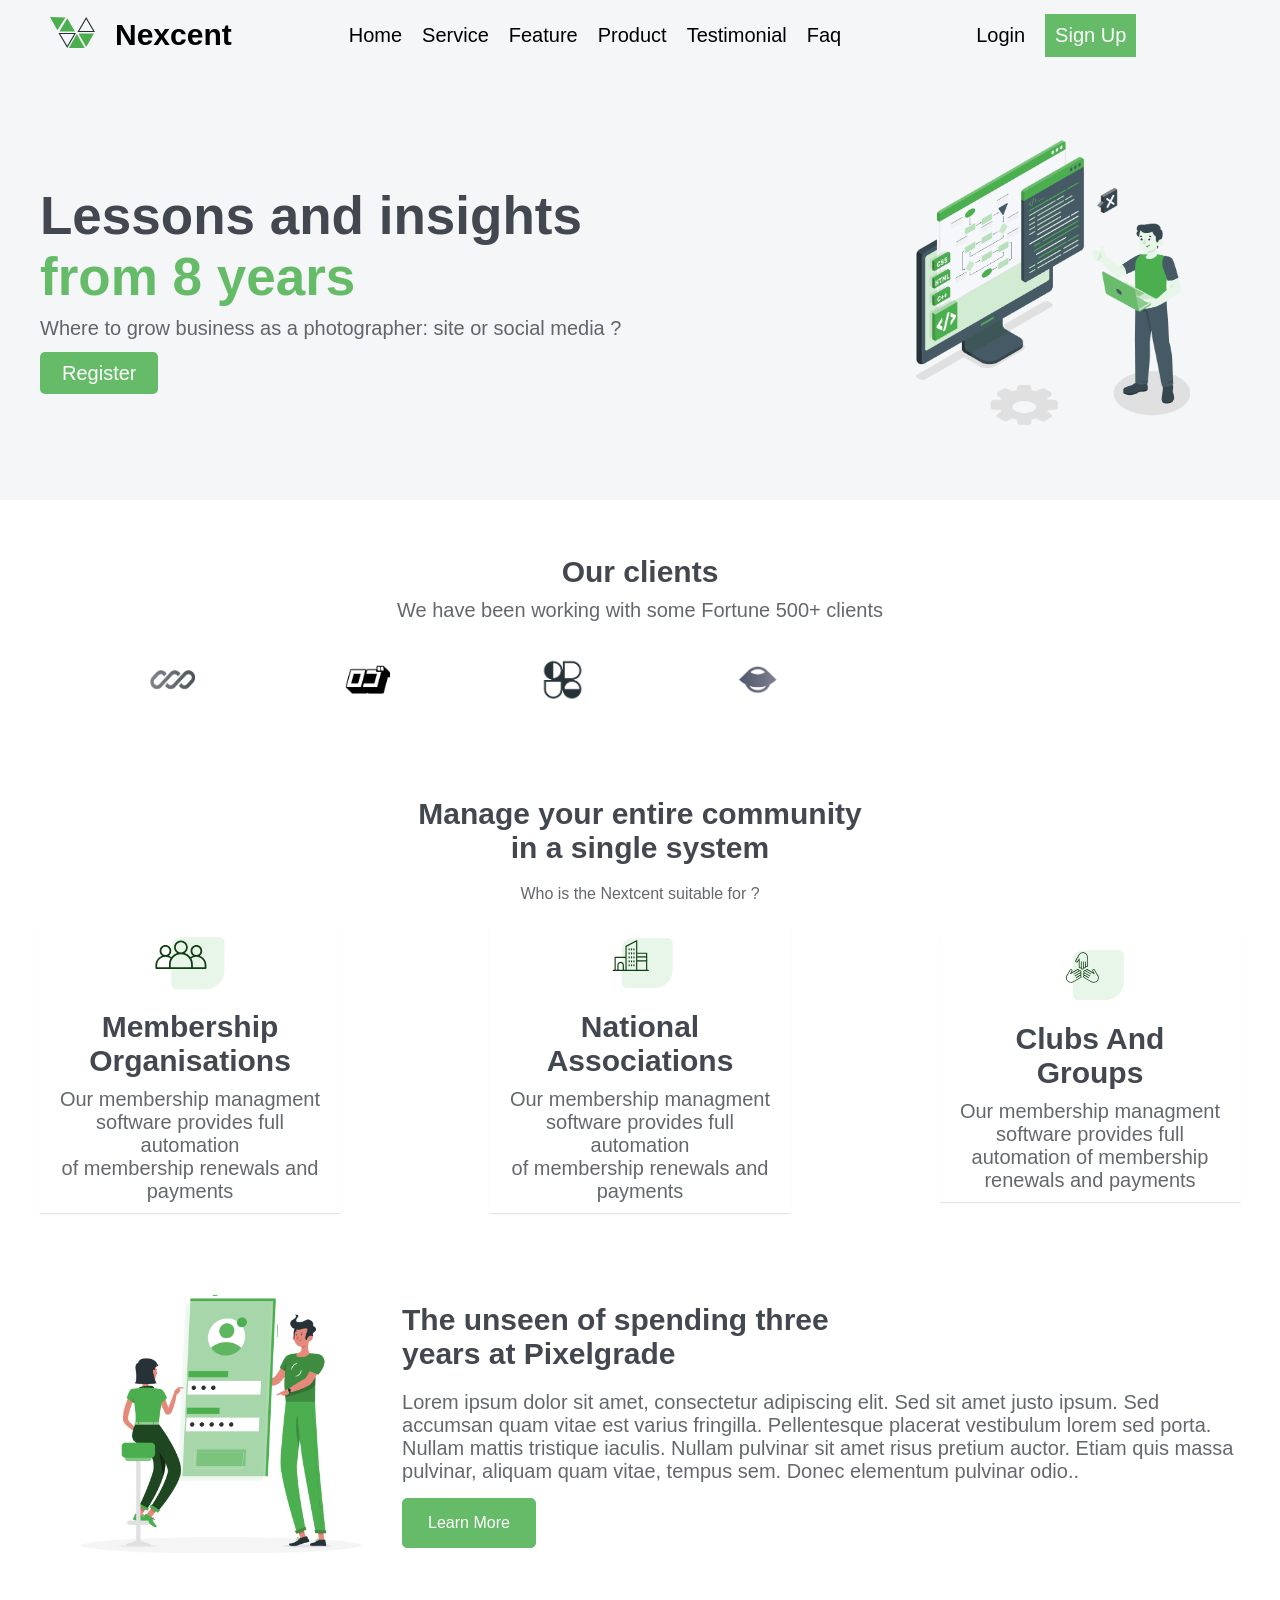
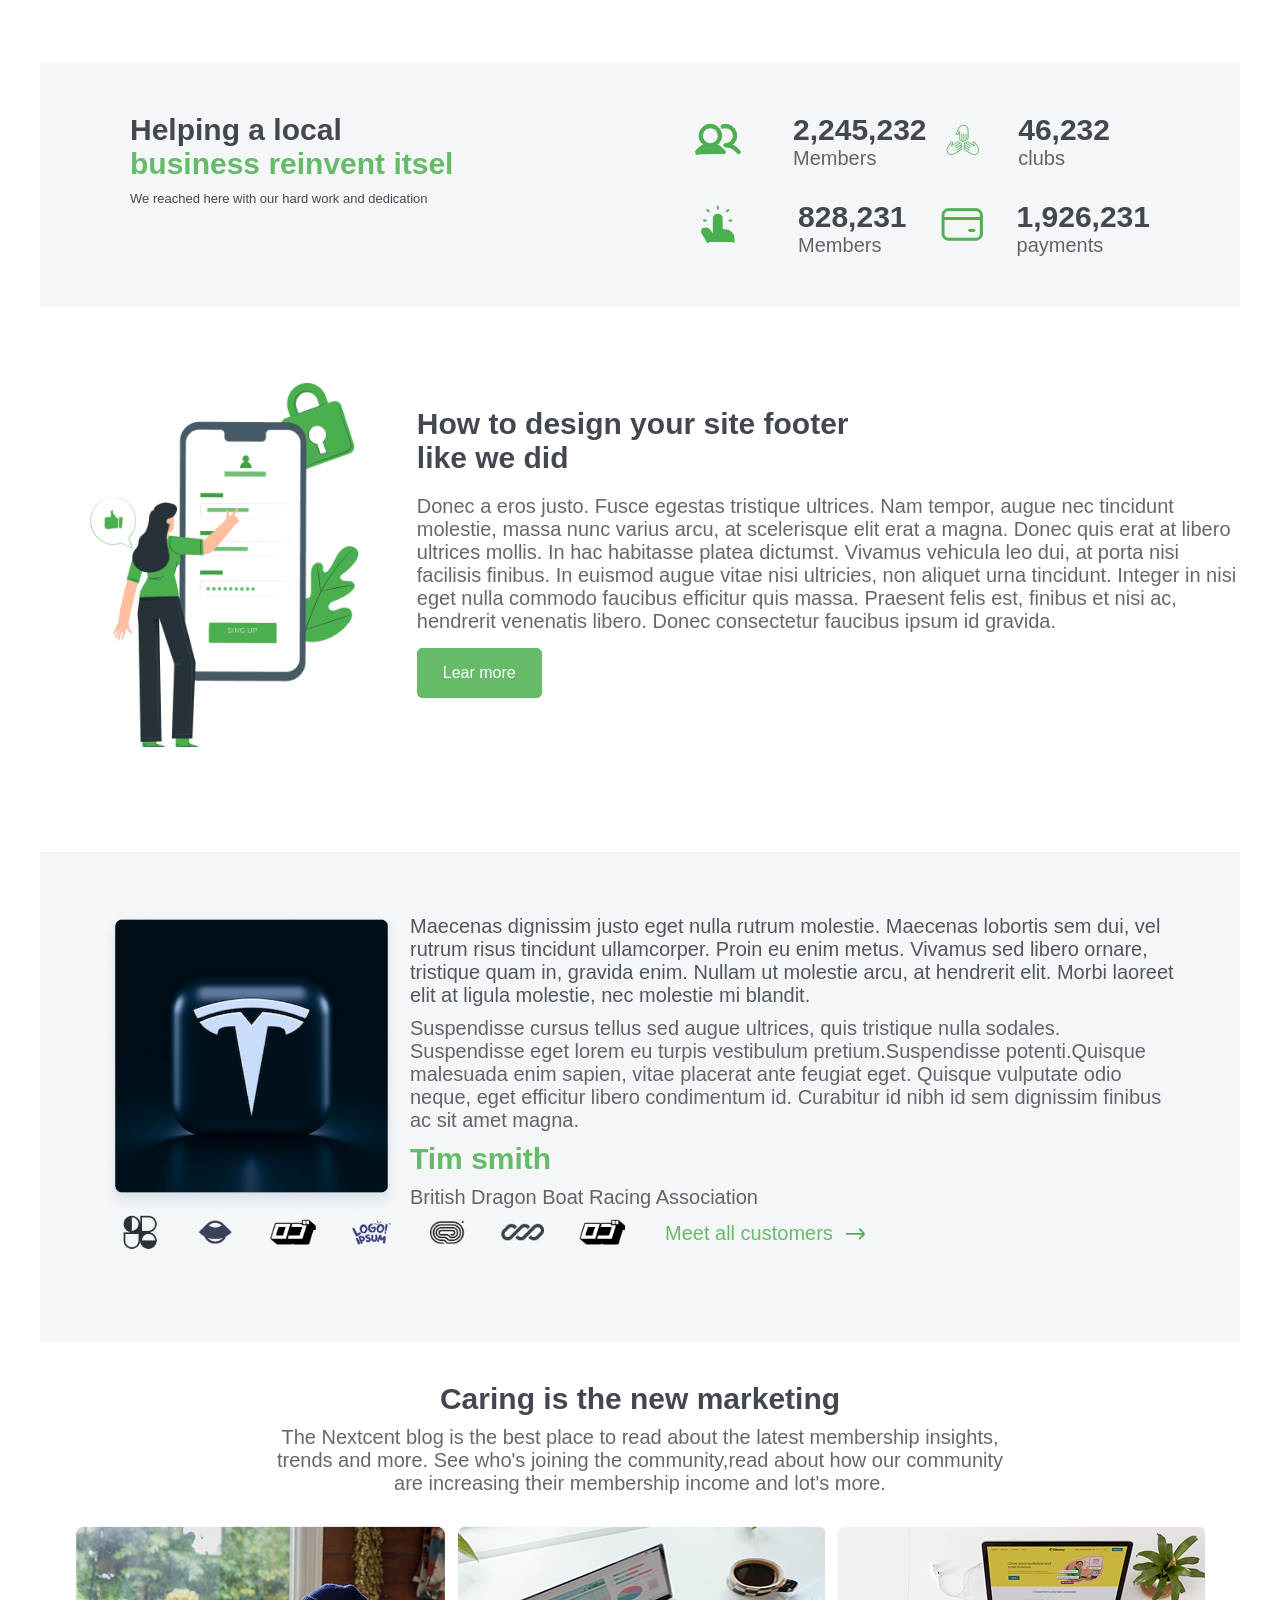
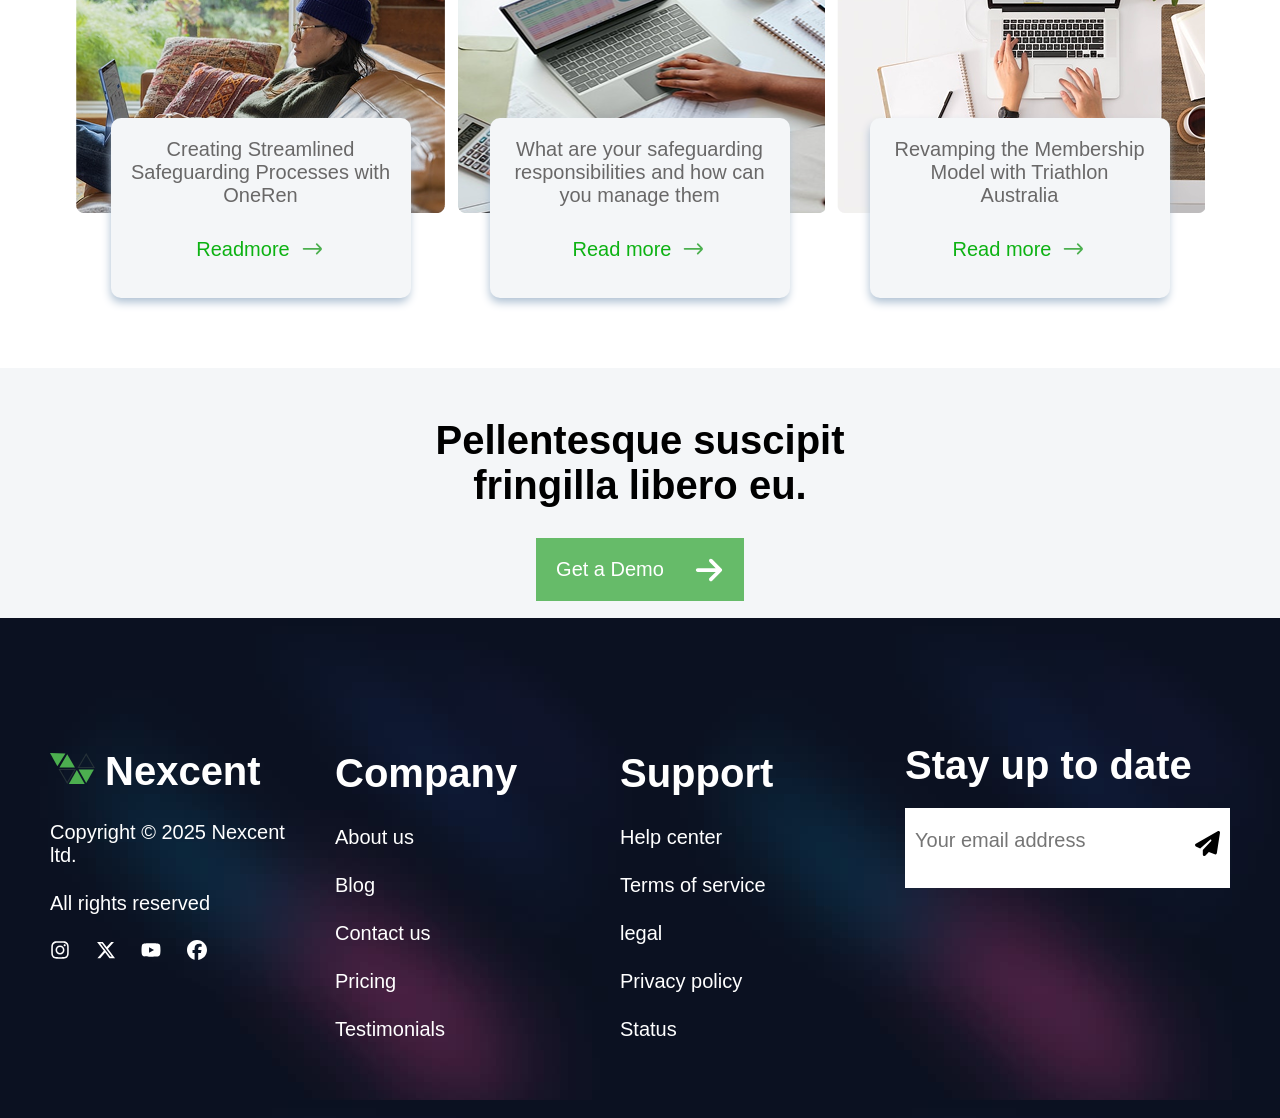
==== commit 5415372f: "Mise à jour des images" ====
--- a/figma.html
+++ b/figma.html
@@ -52,7 +52,7 @@
                     <a href="#" class="btn">Register</a>
                 </div>
                 <div class="slide-1-img">
-                    <img src="Illustration.png" alt="" class="img" >
+                    <img src="assets/imgs/Illustration.png" alt="" class="img" >
                 </div>
             </div>
           </section>
@@ -68,13 +68,13 @@
           </div>
           <div class="main-imgs scroller container">
               <div class="main-img scroller__inner">
-                 <div><img src="img1.png" alt="logo" class="img-fluid"></div>
-                 <div><img src="img2.png" alt="logo" class="img-fluid"></div>
-                 <div><img src="img3.png" alt="logo" class="img-fluid"></div>
-                 <div><img src="Logo.png" alt="logo" class="img-fluid"></div>
-                 <div><img src="img4.png" alt="logo" class="img-fluid"></div>
-                 <div><img src="img5.png" alt="logo" class="img-fluid"></div>
-                 <div><img src="img6.png" alt="logo" class="img-fluid"></div>
+                 <div><img src="assets/imgs/img1.png" alt="logo" class="img-fluid"></div>
+                 <div><img src="assets/imgs/img2.png" alt="logo" class="img-fluid"></div>
+                 <div><img src="assets/imgs/img3.png" alt="logo" class="img-fluid"></div>
+                 <div><img src="assets/imgs/Logo.png" alt="logo" class="img-fluid"></div>
+                 <div><img src="assets/imgs/img4.png" alt="logo" class="img-fluid"></div>
+                 <div><img src="assets/imgs/img5.png" alt="logo" class="img-fluid"></div>
+                 <div><img src="assets/imgs/img6.png" alt="logo" class="img-fluid"></div>
               </div>
           </div>
       </section>
@@ -147,7 +147,7 @@
 
           <div class="unlock">
               <div class="unlock-img">
-                  <img src="rafiki.png" alt="">
+                  <img src="assets/imgs/rafiki.png" alt="">
               </div>
               <div class="unlock-text">
                   <h1 class="h">The unseen of spending three <br>years at Pixelgrade</h1>
@@ -186,7 +186,7 @@
                       </div>
                   </div>
                   <div class="achievements-svg1">
-                      <img src="ICONs.png" alt="" style="width: auto; height: 50px;">
+                      <img src="assets/imgs/ICONs.png" alt="" style="width: auto; height: 50px;">
                       <div class="align1 counter">
                           <h1 class="h">46,<span data-count="328">328</span></h1>
                           <aside class="p">clubs</aside>
@@ -216,7 +216,7 @@
 
           <div class="calender common">
               <div class="calender-img">
-                  <img src="pana.png" alt="">
+                  <img src="assets/imgs/pana.png" alt="">
               </div>
               <div class="calender-text">
                   <h1 class="h">How to design your site footer <br> like we did</h1>
@@ -230,7 +230,7 @@
                   <div class="text-content">
 
                           <div class="customers-img">
-                              <img src="img7.png" alt="">
+                              <img src="assets/imgs/img7.png" alt="">
                               <div class="customers-text1">
                                     <p class="p1">Maecenas dignissim justo eget nulla rutrum molestie. Maecenas lobortis sem dui, vel rutrum risus tincidunt ullamcorper. Proin eu enim metus. Vivamus sed libero ornare,
                                       tristique quam in, gravida enim. Nullam ut molestie arcu, at hendrerit elit.
@@ -248,13 +248,13 @@
 
                   <div class="sub-customers-img">
                       <div class="imgs">
-                          <img src="img1.png" alt="logo" class="img-fluid">
-                          <img src="img2.png" alt="logo" class="img-fluid">
-                          <img src="img3.png" alt="logo" class="img-fluid">
-                          <img src="Logo.png" alt="logo" class="img-fluid">
-                          <img src="img4.png" alt="logo" class="img-fluid">
-                          <img src="img5.png" alt="logo" class="img-fluid">
-                          <img src="img6.png" alt="logo" class="img-fluid">
+                          <img src="assets/imgs/img1.png" alt="logo" class="img-fluid">
+                          <img src="assets/imgs/img2.png" alt="logo" class="img-fluid">
+                          <img src="assets/imgs/img3.png" alt="logo" class="img-fluid">
+                          <img src="assets/imgs/Logo.png" alt="logo" class="img-fluid">
+                          <img src="assets/imgs/img4.png" alt="logo" class="img-fluid">
+                          <img src="assets/imgs/img5.png" alt="logo" class="img-fluid">
+                          <img src="assets/imgs/img6.png" alt="logo" class="img-fluid">
                       </div>
                       <div class="btn2">
                       <a href="#">Meet all customers</a>
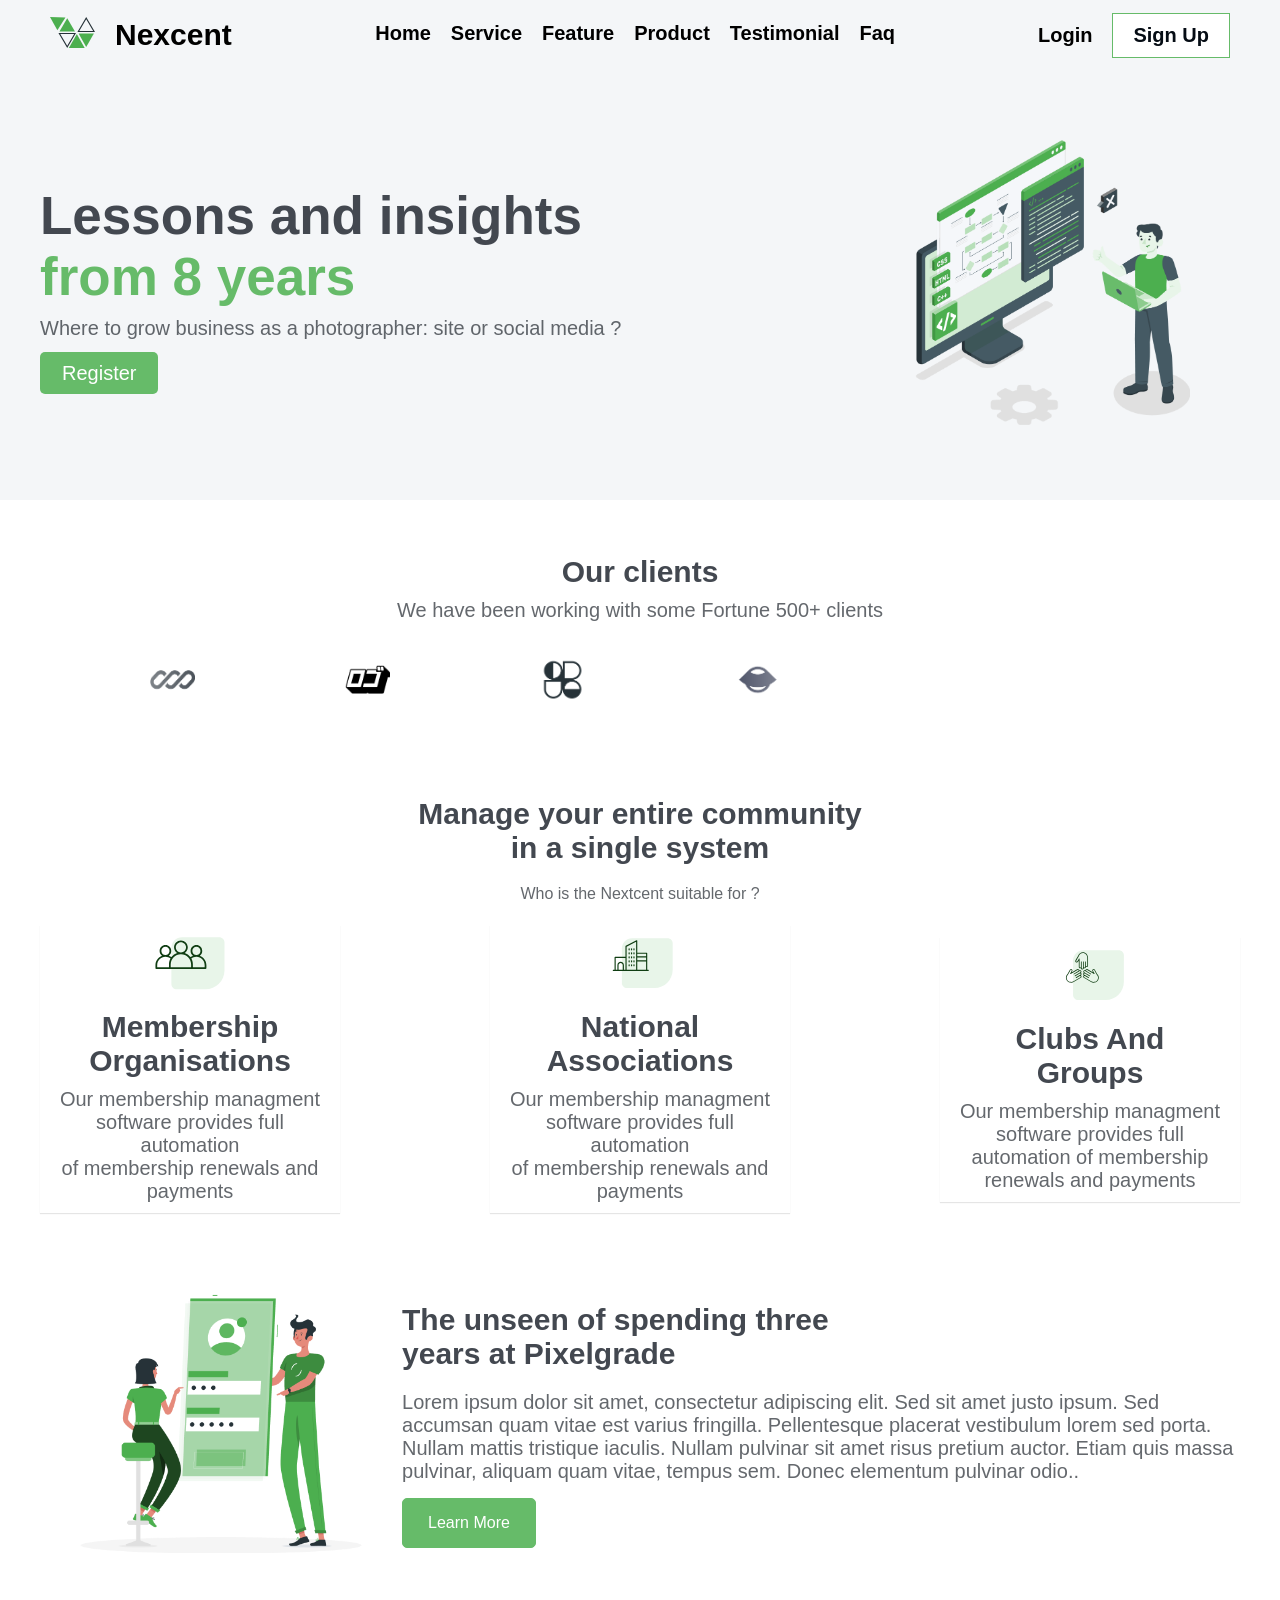
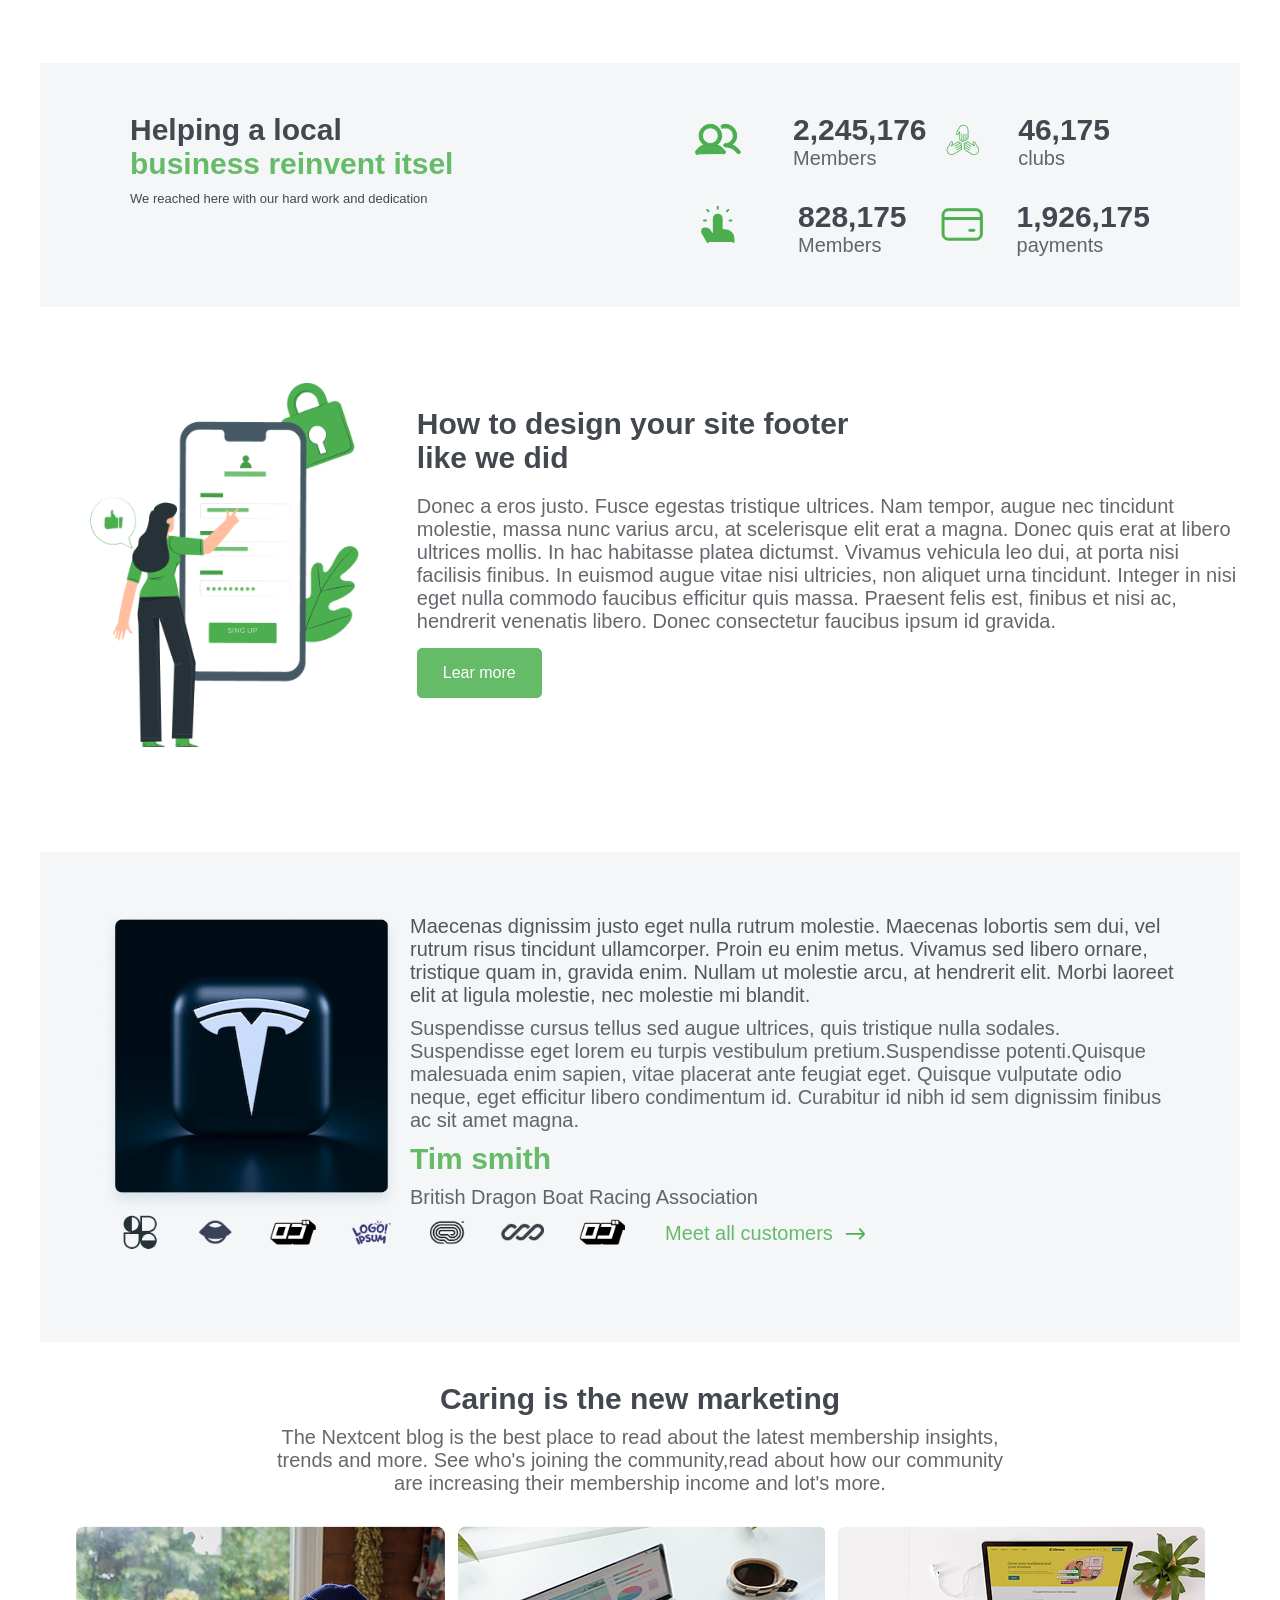
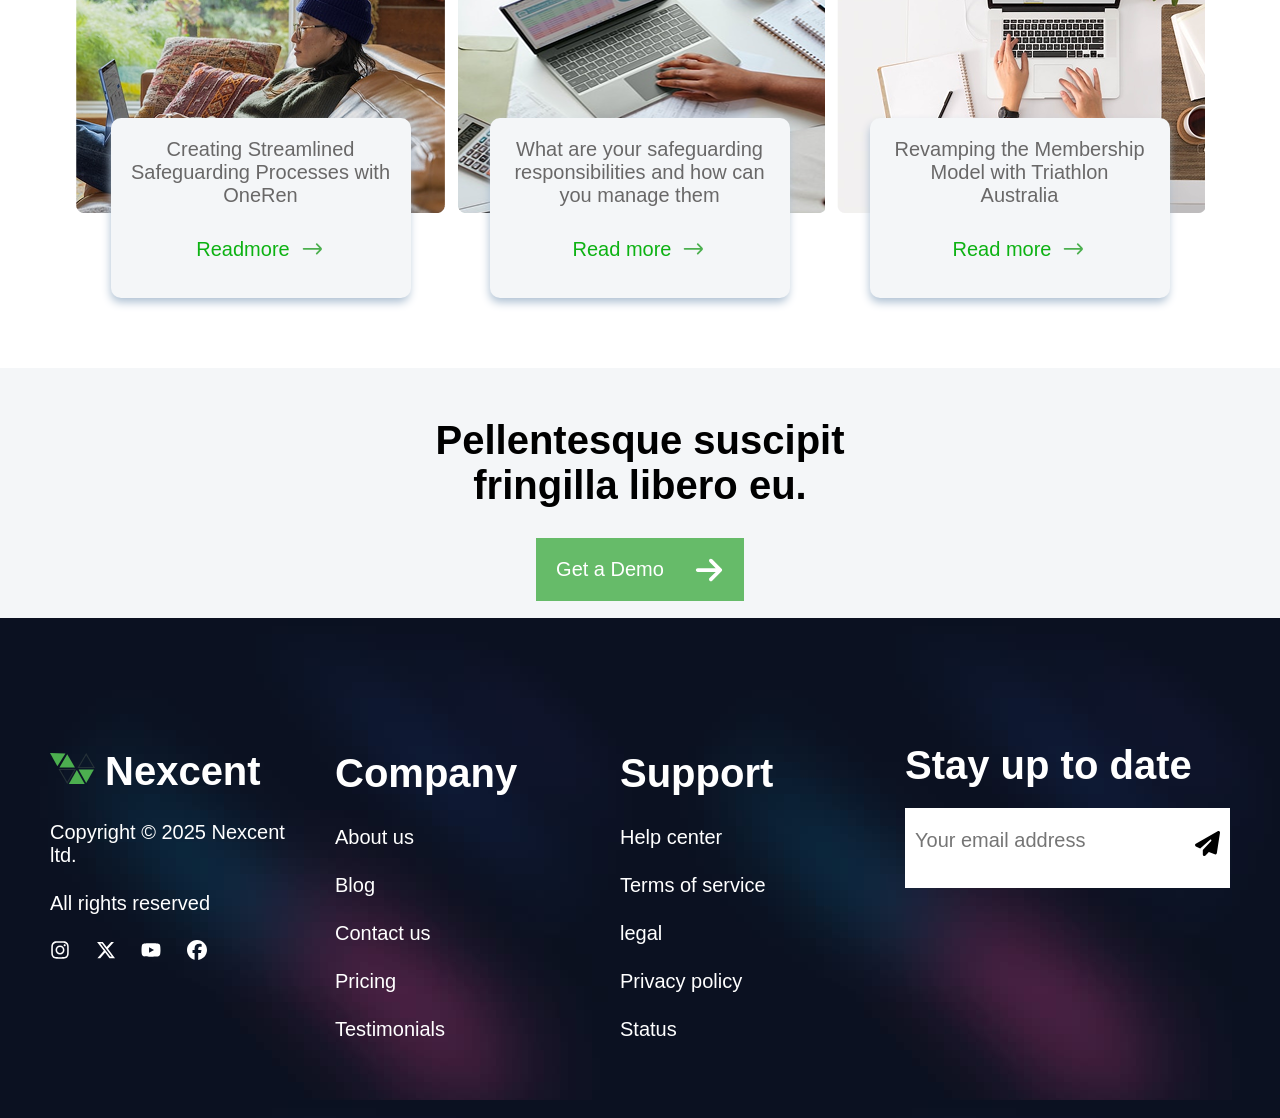
==== commit c5499be8: "navbar modifications" ====
--- a/figma.html
+++ b/figma.html
@@ -28,19 +28,27 @@
               <div class="link">
                   <ul class="nav-links">
                      <li class="close-svg">  <svg width="30" height="30" xmlns="http://www.w3.org/2000/svg" viewBox="0 0 384 512"><!--!Font Awesome Free 6.7.2 by @fontawesome - https://fontawesome.com License - https://fontawesome.com/license/free Copyright 2025 Fonticons, Inc.--><path d="M342.6 150.6c12.5-12.5 12.5-32.8 0-45.3s-32.8-12.5-45.3 0L192 210.7 86.6 105.4c-12.5-12.5-32.8-12.5-45.3 0s-12.5 32.8 0 45.3L146.7 256 41.4 361.4c-12.5 12.5-12.5 32.8 0 45.3s32.8 12.5 45.3 0L192 301.3 297.4 406.6c12.5 12.5 32.8 12.5 45.3 0s12.5-32.8 0-45.3L237.3 256 342.6 150.6z"/></svg></li>
-                    <li><a href="#">Home</a></li>
-                    <li><a href="#">Service</a></li>
-                    <li><a href="#">Feature</a></li>
-                    <li><a href="#">Product</a></li>
-                    <li><a href="#">Testimonial</a></li>
-                    <li ><a href="#">Faq</a></li>
+                    <li class="link-items"><a href="#" >Home</a><span class="waft"></span></li>
+                    <li class="link-items"><a href="#">Service</a><span class="waft"></span></li>
+                    <li class="link-items"><a href="#">Feature</a><span class="waft"></span></li>
+                    <li class="link-items"><a href="#">Product</a><span class="waft"></span></li>
+                    <li class="link-items"><a href="#">Testimonial</a><span class="waft"></span></li>
+                    <li class="link-items last"><a href="#">Faq</a><span class="waft"></span></li>
+                      <li class="copy"><a href="#">Login</a></li>
+                      <li class="copy"><a href="#">Sign up</a></li>
                   </ul>
-                  <ul class="Registration nav-links">
+              </div>
+              <div class="logo-content">
+                  <ul class="Registration">
                       <li ><a href="#">Login</a></li>
-                      <li class="btn0"><a href="#">Sign up</a></li>
+                      <li>
+                          <ul class="btn-content">
+                              <li class="li-btn"><span class="logo-item"></span></li>
+                              <li class="btn0"><a href="#" class="btn-text">Sign up</a></li>
+                          </ul>
+                      </li>
                   </ul>
               </div>
-
           </section>
 
           <section class="hero">
@@ -277,7 +285,7 @@
 
               <div class="community-updates-img">
                   <div class="frame-1">
-                      <img src="image%2018.png" alt="">
+                      <img src="assets/imgs/image%2018.png" alt="">
                       <div class="frame-1-text">
                           <p class="p">Creating Streamlined Safeguarding Processes with OneRen</p>
                           <div class="frame-btn">
@@ -289,7 +297,7 @@
                       </div>
                   </div>
                   <div class="frame-1">
-                      <img src="image%2019.png" alt="">
+                      <img src="assets/imgs/image%2019.png" alt="">
                       <div class="frame-1-text">
                           <p>What are your safeguarding responsibilities and how can you manage them</p>
                           <div class="frame-btn">
@@ -303,7 +311,7 @@
                   </div>
                   <div class="frame-1 frame-content3">
                       <div>
-                          <img src="image%2020.png" alt="">
+                          <img src="assets/imgs/image%2020.png" alt="">
                           <div class="frame-1-text">
                               <p class="frame-align">Revamping the Membership <br> Model with Triathlon <br> Australia</p>
                               <div class="frame-btn">
--- a/figma.css
+++ b/figma.css
@@ -28,9 +28,13 @@
     --width-max: 1200px;
     padding-inline: calc((100vw - var(--width-max)) / 2);
 }
+header{
+    background-color: #f4f6f8;
+}
 .nav-bar{
     display: flex;
     align-items: center;
+    justify-content: space-between;
     padding: 10px;
     width: 100%;
     overflow-inline: hidden;
@@ -47,7 +51,10 @@
 .nav-links{
     display: flex;
     gap: 20px;
-}
+    font-size: 20px;
+    font-weight: 700;
+}
+
 .logo{
     display: flex;
     align-items: center;
@@ -62,12 +69,94 @@
 ul > li a, div > h1 a{
     color: inherit;
     text-decoration: none;
-}
+
+}
+.copy{
+    display: none;
+}
+.last{
+    width:35px;
+}
+.waft{
+    position: relative;
+    display: block;
+    content: "";
+    width: 50px;
+    height: 3px;
+    background-color: #2F9C95;
+    transform: translateX(-10%);
+    transition: 0.3s ease-in-out;
+    opacity: 0;
+}
+.link-items:hover .waft{
+    transform: translateX(0%);
+    transition: 0.3s ease-in-out;
+    width: 100%;
+    opacity: 1;
+}
+
+
 .sub-logo{
     display: flex;
     align-items: center;
     justify-content: space-between;
     gap: 20px;
+
+}
+.Registration{
+    display: flex;
+    align-items: center;
+    justify-content: center;
+    gap: 20px;
+    font-size: 20px;
+    font-weight: 700;
+}
+.btn-content{
+    display: flex;
+    justify-content: center;
+    align-items: center;
+    color: #050c14;
+    width: max-content;
+}
+
+.btn-text.active{
+    z-index: 1000;
+    color: white;
+    transition: 0.3s ease-in-out;
+}
+.btn-text{
+    z-index: 1000;
+    transition: 0.3s ease-in-out;
+}
+.btn0{
+    display: flex;
+    background-color: #ffffff;
+    color: #050c14;
+    padding: 10px 20px;
+    width: max-content;
+    border: 1px solid #66BB69;
+    cursor: pointer;
+}
+.logo-item {
+    position: absolute;
+    display: flex;
+    content: "";
+    width: 1px;
+    height: 47px;
+    background-color: #66BB69;
+    top: 12px;
+    transition: 0.3s ease-in-out;
+    transform: translateX(-100%);
+    opacity: 0;
+    z-index: 1;
+}
+.logo-item.active{
+    position: absolute;
+    transition: 0.3s ease-in-out;
+    opacity: 1;
+    transform: translateX(1px);
+    width: 120px;
+    z-index: 1;
 }
 
 .slide-1{
@@ -114,25 +203,11 @@
 .slide-1 a {
     margin-block: 22px;
 }
-.btn0{
-    padding: 10px;
-    background-color: #66BB69;
-    color: white;
-}
-.Registration{
-    display: flex;
-    align-items: center;
-    justify-content: center;
-}
-ul li:hover{
-    opacity: 0.6;
-}
+
 .btn0:hover{
     opacity: 1;
 }
-header{
-    background-color: #f4f6f8;
-}
+
 .open-svg, .close-svg {
     display: none;
 }
@@ -521,7 +596,7 @@
     text-align: start;
     gap: 30px;
     height: 500px;
-    background-image: url(bg-black.jpg);
+    background-image: url(assets/imgs/bg-black.jpg);
     color: white;
     padding: 50px;
 }
@@ -590,6 +665,7 @@
 .footer-elt-text-4 svg:hover{
     cursor: pointer;
 }
+
 
 /*------------------Responsive------------------*/
 @media (max-width: 900px){
@@ -641,6 +717,9 @@
         padding-bottom: 20px ;
         padding-right: 60px;
     }
+    .logo-content{
+        display: none;
+    }
     .container{
         padding: 0 20px 0 20px;
     }
@@ -669,6 +748,12 @@
         position: relative;
         cursor: pointer;
     }
+    .waft{
+        display: none;
+    }
+    .copy{
+        display: block;
+    }
     /*--------*/
     .hero{
         padding: 20px 10px 5px 40px ;
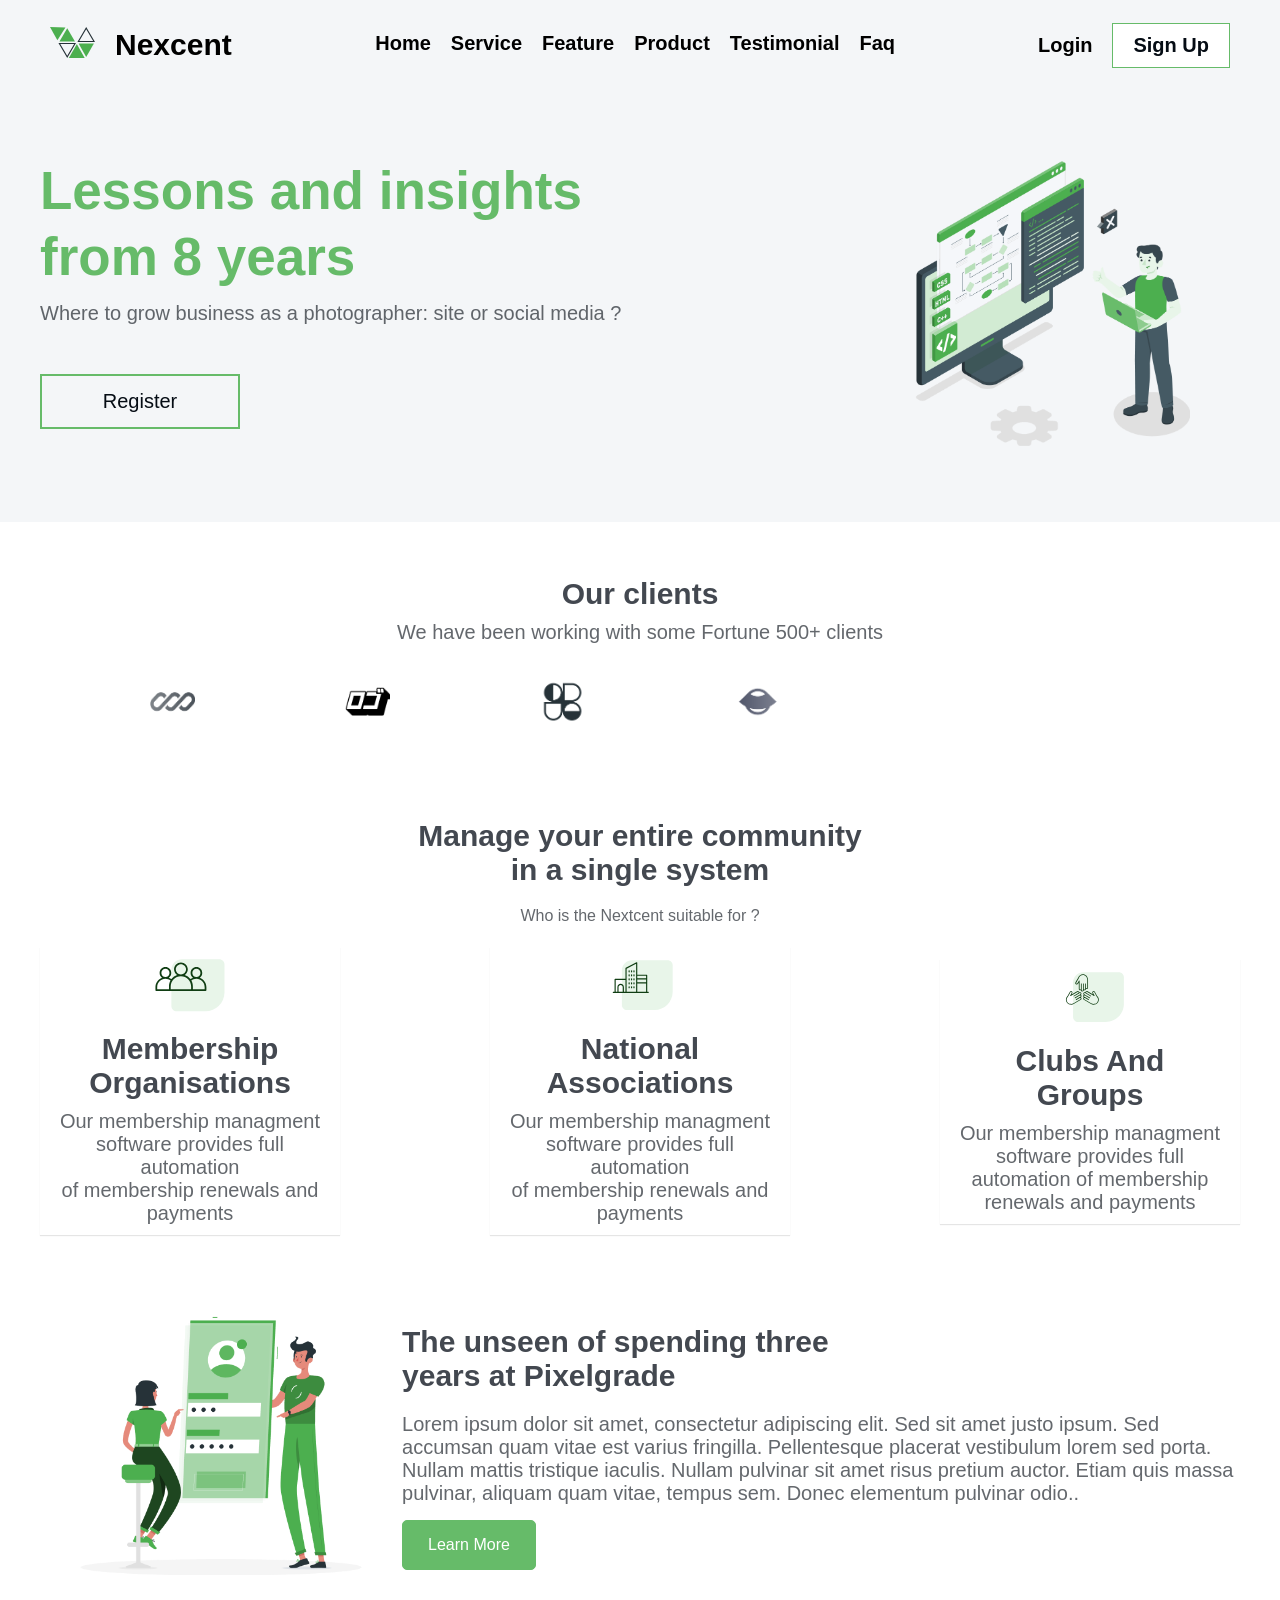
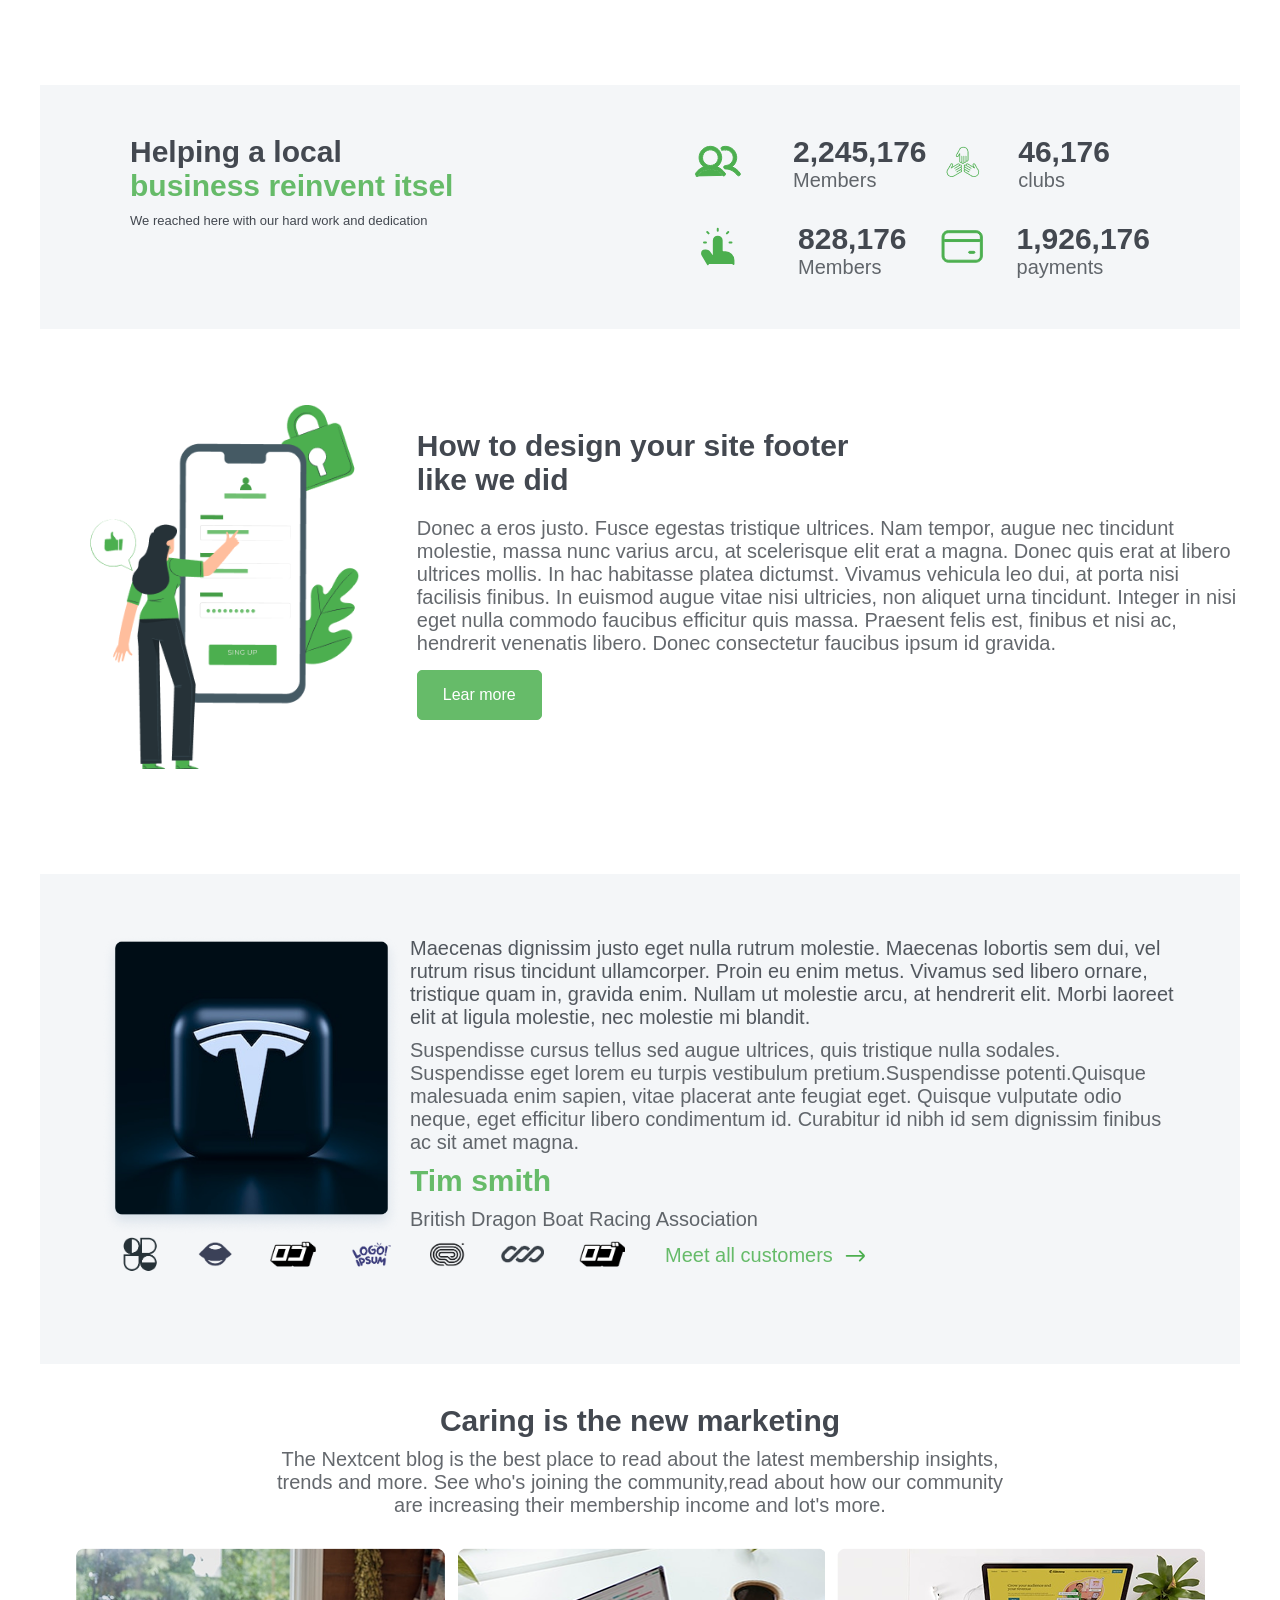
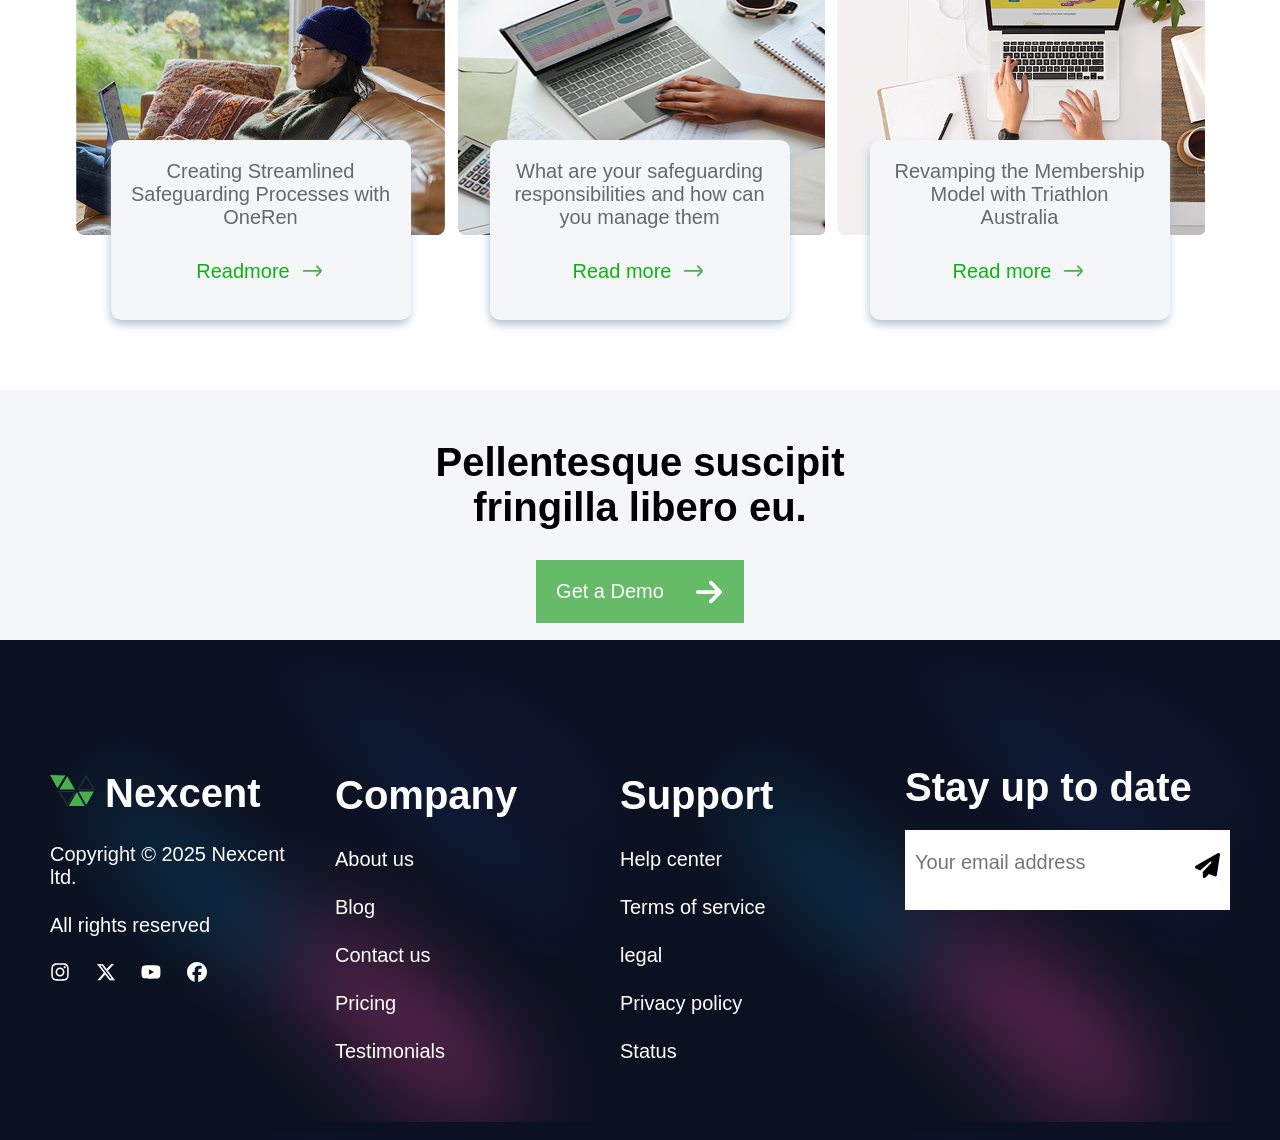
==== commit da3931ba: "Buttons modification" ====
--- a/figma.html
+++ b/figma.html
@@ -43,7 +43,6 @@
                       <li ><a href="#">Login</a></li>
                       <li>
                           <ul class="btn-content">
-                              <li class="li-btn"><span class="logo-item"></span></li>
                               <li class="btn0"><a href="#" class="btn-text">Sign up</a></li>
                           </ul>
                       </li>
@@ -57,7 +56,10 @@
                     <h1>Lessons and insights</h1>
                     <h2 >from 8 years</h2>
                     <p class="p">Where to grow business as a photographer: site or social media ?</p>
-                    <a href="#" class="btn">Register</a>
+                     <div class="button-content">
+                         <a href="#" class="button-text">Register</a>
+                     </div>
+
                 </div>
                 <div class="slide-1-img">
                     <img src="assets/imgs/Illustration.png" alt="" class="img" >
--- a/figma.css
+++ b/figma.css
@@ -35,7 +35,7 @@
     display: flex;
     align-items: center;
     justify-content: space-between;
-    padding: 10px;
+    padding:20px 10px;
     width: 100%;
     overflow-inline: hidden;
     text-transform: capitalize;
@@ -112,23 +112,47 @@
     font-weight: 700;
 }
 .btn-content{
+    position: relative;
     display: flex;
     justify-content: center;
     align-items: center;
     color: #050c14;
     width: max-content;
-}
-
-.btn-text.active{
-    z-index: 1000;
-    color: white;
+    overflow: hidden;
+}
+.btn-text{
     transition: 0.3s ease-in-out;
-}
-.btn-text{
-    z-index: 1000;
+    overflow: hidden;
+    z-index: 0;
+}
+.btn-text::before{
+    content: "";
+    position: absolute;
+    display: flex;
+    align-items: center;
+    justify-content: center;
+    background-color: #66BB69;
+    width: 10px;
+    height: 45px;
+    border-radius: 0 60% 60% 0;
+    top:0;
+    transition: 0.4s ease-in-out;
+    left: -10px;
+    z-index: -1;
+}
+.btn-content:hover .btn-text::before{
+    left: 0;
+    width: 100%;
+    transition: 0.4s ease-in-out;
+    background-color: #66BB69;
+    border-radius: 0;
+}
+.btn-content:hover .btn-text{
+    color: #ffffff;
     transition: 0.3s ease-in-out;
 }
 .btn0{
+    position: relative;
     display: flex;
     background-color: #ffffff;
     color: #050c14;
@@ -136,6 +160,7 @@
     width: max-content;
     border: 1px solid #66BB69;
     cursor: pointer;
+
 }
 .logo-item {
     position: absolute;
@@ -179,11 +204,21 @@
     width: 100%;
 }
 .slide-1 {
-    padding: 70px 50px 70px 0;
+    padding: 0 50px 70px 0;
+    margin-top:70px;
+}
+.slide-1-content{
+    position: relative;
+    display: flex;
+    flex-direction: column;
+    justify-content: flex-start;
+    align-items:flex-start;
+    gap: 5px;
+    width: 100%;
 }
 .slide-1-content h1{
     font-size: 53px;
-    color: #434850;
+    color: #66BB69;
 }
 .slide-1-content h2{
     color:#66BB69;
@@ -193,21 +228,62 @@
     padding-top: 10px;
     padding-bottom: 22px;
 }
-.slide-1-content a{
-    padding: 10px 22px;
-    color: white;
+.button-content{
+    position: relative;
+    align-items: center;
+    justify-content: center;
+    overflow: hidden;
+    height: 100px;
+    width: 200px;
+}
+.button-content a{
+    position: relative;
+    display: flex;
+    align-items: center;
+    justify-content: center;
+    width: 100%;
+    color: rgb(5, 12, 20);
+    transition: 0.5s ease-in-out;
+}
+.button-text{
     text-decoration: none;
+    border: 2px solid #66BB69;
+    z-index: 0;
+    width: 100px;
+    height: 55px;
+}
+.button-text::before{
+    content: "";
+    position: absolute;
+    display:flex;
+    align-items: center;
+    justify-content: center;
+    background-color: #09b0b0;
+    border-radius: 0 50% 50% 0;
+    width: 1px;
+    height: 55px;
+    top:0;
+    left: -20px;
+    transition: 0.4s ease-in-out;
+    z-index: -1;
+}
+.button-text:hover.button-text::before{
+    left: 0;
+    transition: 0.4s ease-in-out;
+    border-radius: 0;
     background-color: #66BB69;
-    border-radius: 5px;
-}
+    width: 100%;
+}
+
+.button-text:hover{
+    color: #ffffff;
+    z-index: 100;
+    transition: 0.5s ease-in-out;
+}
+
 .slide-1 a {
     margin-block: 22px;
 }
-
-.btn0:hover{
-    opacity: 1;
-}
-
 .open-svg, .close-svg {
     display: none;
 }
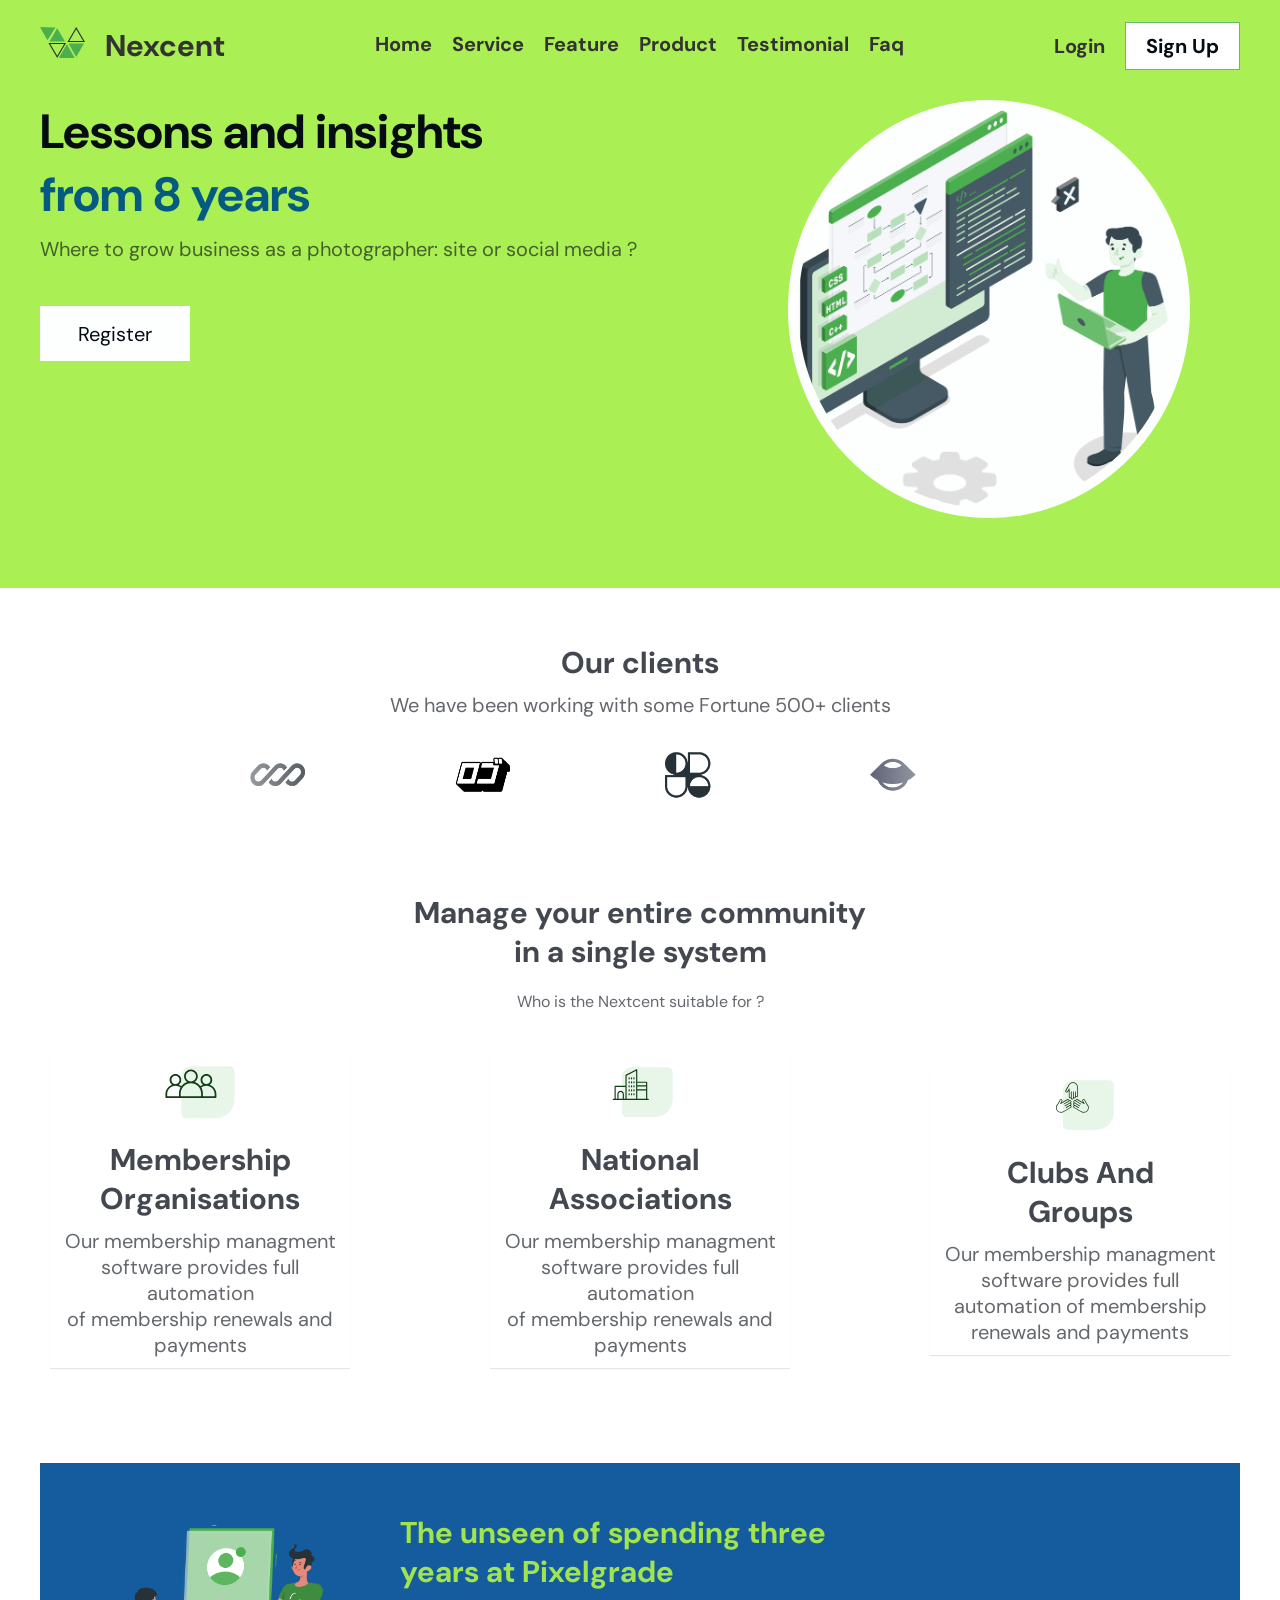
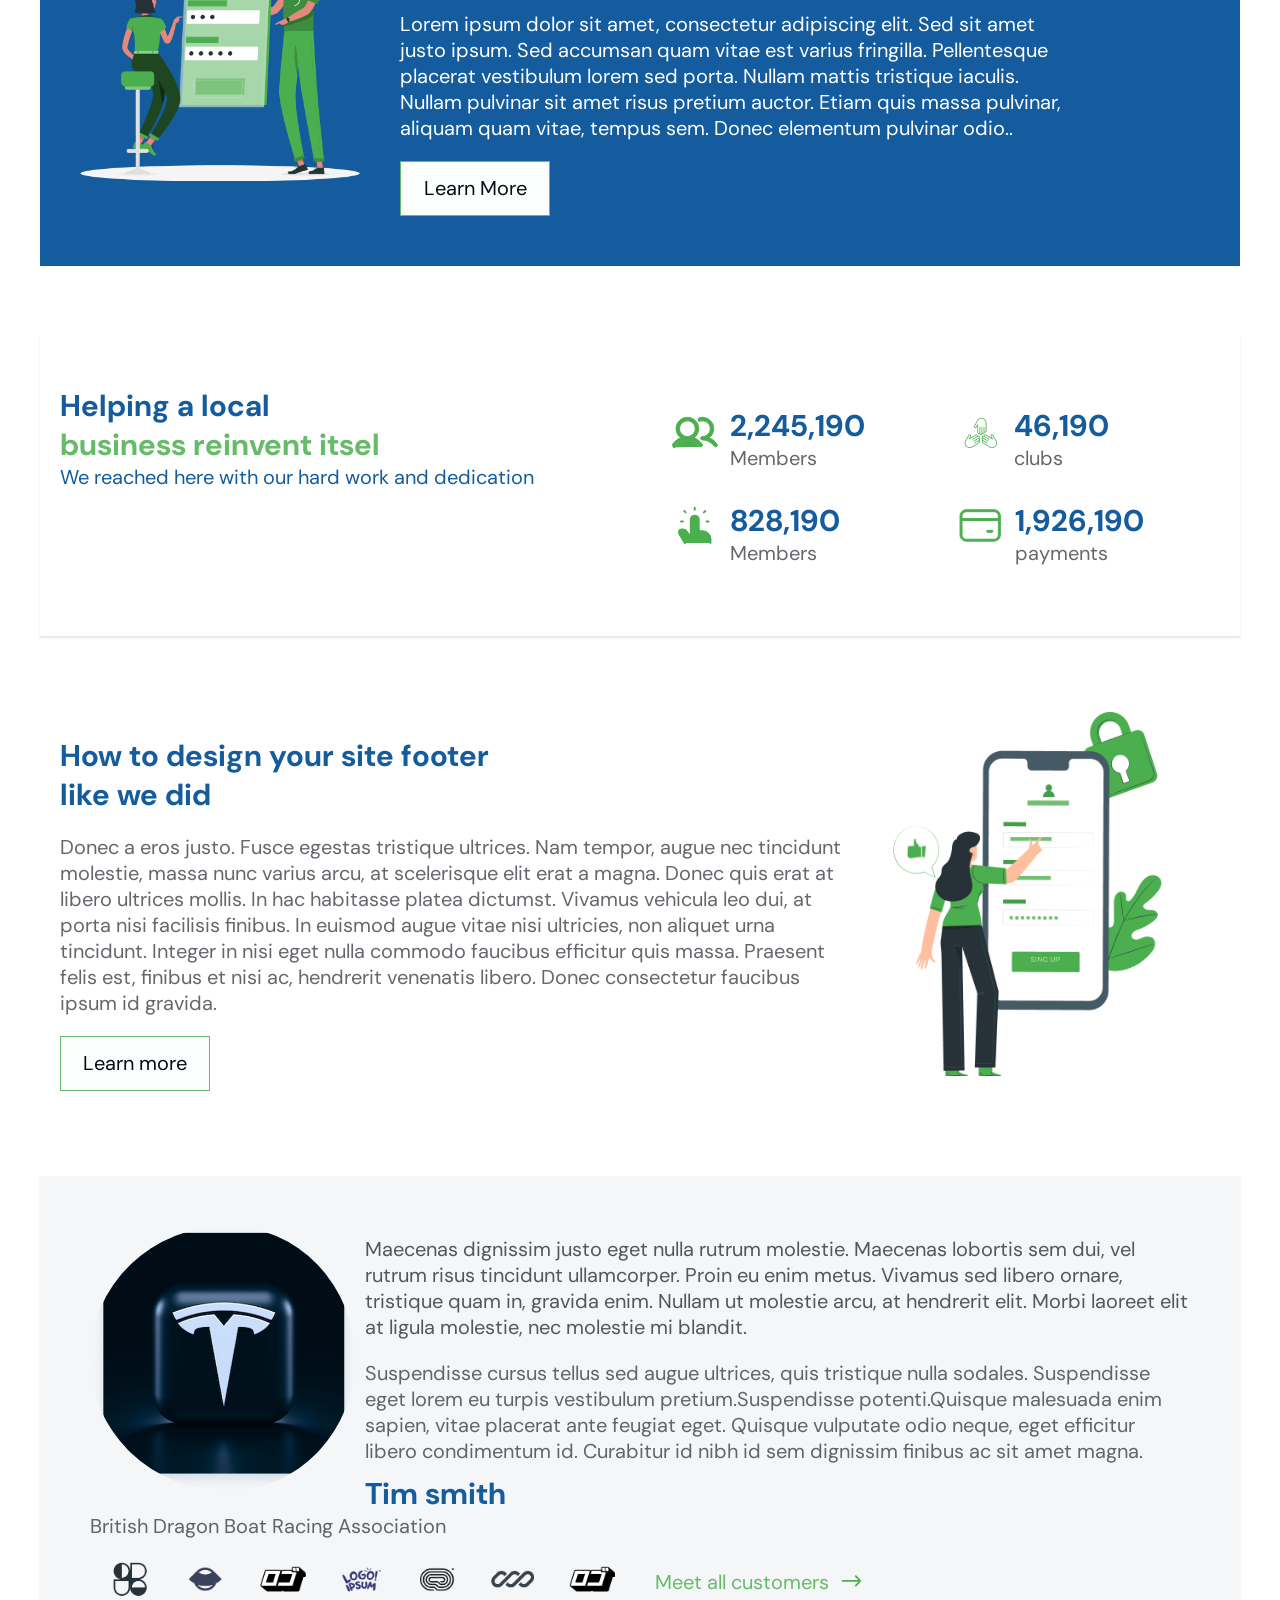
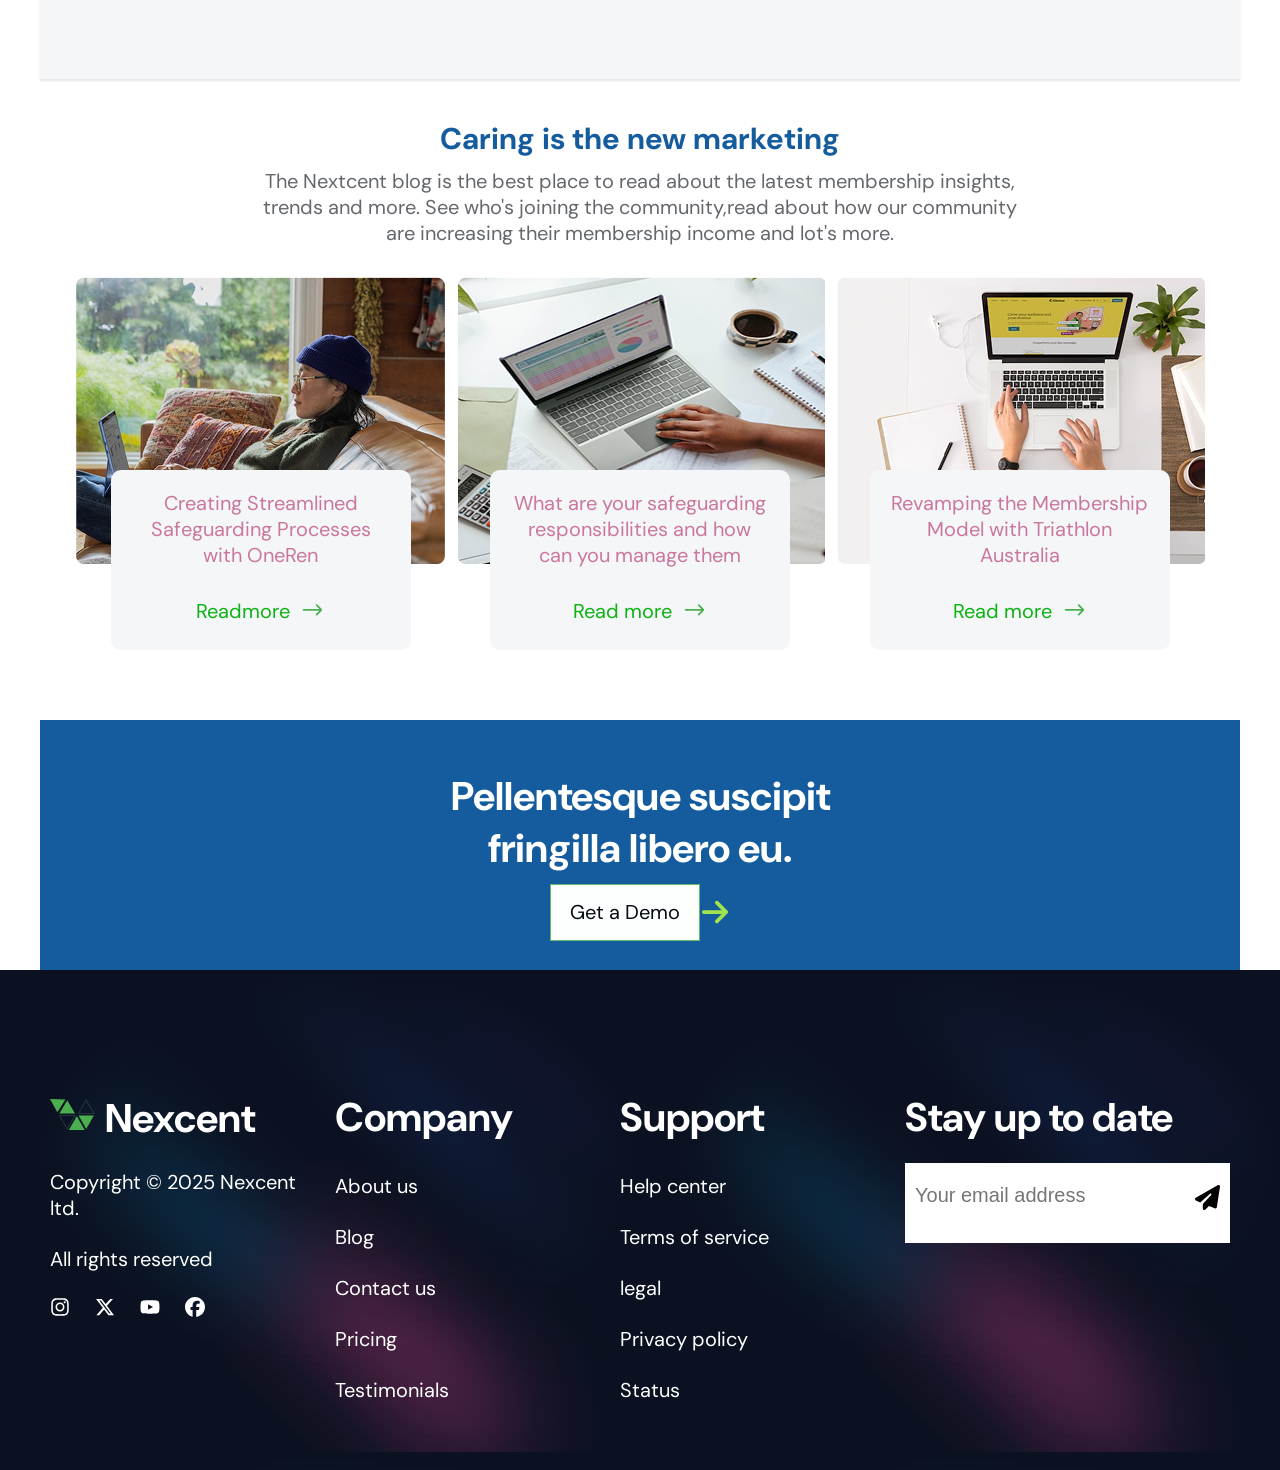
==== commit b7a983b0: "Design modification" ====
--- a/figma.html
+++ b/figma.html
@@ -5,10 +5,13 @@
     <title>Website from figma</title>
     <link rel="stylesheet" href="figma.css">
     <script src="figma.js" defer></script>
+    <link rel="preconnect" href="https://fonts.googleapis.com">
+    <link rel="preconnect" href="https://fonts.gstatic.com" crossorigin>
+    <link href="https://fonts.googleapis.com/css2?family=DM+Sans:opsz@9..40&display=swap" rel="stylesheet">
 </head>
 <body>
     <header class="container header">
-          <section class="nav-bar">
+          <section class="nav-bar container">
             <div class="logo">
                 <div class="sub-logo">
                   <a href="#">
@@ -53,17 +56,17 @@
           <section class="hero">
             <div class="slide-1">
                 <div class="slide-1-content">
+                    <div class="slide-1-img">
+                        <img src="assets/imgs/Illustration.png" alt="" class="img" >
+                    </div>
                     <h1>Lessons and insights</h1>
                     <h2 >from 8 years</h2>
                     <p class="p">Where to grow business as a photographer: site or social media ?</p>
                      <div class="button-content">
                          <a href="#" class="button-text">Register</a>
                      </div>
-
                 </div>
-                <div class="slide-1-img">
-                    <img src="assets/imgs/Illustration.png" alt="" class="img" >
-                </div>
+
             </div>
           </section>
     </header>
@@ -71,21 +74,23 @@
 
       <section class="community container">
 
-          <section class=" main-0">
+          <section class="main-0">
           <div class="main-content  ">
               <h1>Our clients</h1>
               <p class="p">We have been working with some Fortune 500+ clients</p>
           </div>
-          <div class="main-imgs scroller container">
-              <div class="main-img scroller__inner">
-                 <div><img src="assets/imgs/img1.png" alt="logo" class="img-fluid"></div>
-                 <div><img src="assets/imgs/img2.png" alt="logo" class="img-fluid"></div>
-                 <div><img src="assets/imgs/img3.png" alt="logo" class="img-fluid"></div>
-                 <div><img src="assets/imgs/Logo.png" alt="logo" class="img-fluid"></div>
-                 <div><img src="assets/imgs/img4.png" alt="logo" class="img-fluid"></div>
-                 <div><img src="assets/imgs/img5.png" alt="logo" class="img-fluid"></div>
-                 <div><img src="assets/imgs/img6.png" alt="logo" class="img-fluid"></div>
-              </div>
+          <div>
+              <div class="main-imgs scroller">
+                  <div class="main-img scroller__inner">
+                     <div><img src="assets/imgs/img1.png" alt="logo" class="img-fluid"></div>
+                     <div><img src="assets/imgs/img2.png" alt="logo" class="img-fluid"></div>
+                     <div><img src="assets/imgs/img3.png" alt="logo" class="img-fluid"></div>
+                     <div><img src="assets/imgs/Logo.png" alt="logo" class="img-fluid"></div>
+                     <div><img src="assets/imgs/img4.png" alt="logo" class="img-fluid"></div>
+                     <div><img src="assets/imgs/img5.png" alt="logo" class="img-fluid"></div>
+                     <div><img src="assets/imgs/img6.png" alt="logo" class="img-fluid"></div>
+                  </div>
+          </div>
           </div>
       </section>
 
@@ -154,23 +159,25 @@
                   </div>
               </div>
           </div>
-
-          <div class="unlock">
-              <div class="unlock-img">
-                  <img src="assets/imgs/rafiki.png" alt="">
+      </section>
+
+      <section class="unlock container">
+          <div class="unlock-img unlock-content">
+              <img src="assets/imgs/rafiki.png" alt="">
+              <div class="unlock-title">
+                  <h1>The unseen of spending three <br>years at Pixelgrade</h1>
               </div>
               <div class="unlock-text">
-                  <h1 class="h">The unseen of spending three <br>years at Pixelgrade</h1>
-                  <p class="p">Lorem ipsum dolor sit amet, consectetur adipiscing elit. Sed sit amet justo ipsum. Sed accumsan quam vitae est varius fringilla. Pellentesque placerat vestibulum lorem sed porta. Nullam mattis tristique iaculis. Nullam pulvinar sit amet risus pretium auctor. Etiam quis massa pulvinar, aliquam quam vitae, tempus sem. Donec elementum pulvinar odio..</p>
-                  <a href="#" class="btn1">Learn More</a>
-              </div>
-          </div>
-
+                  <aside class="">Lorem ipsum dolor sit amet, consectetur adipiscing elit. Sed sit amet justo ipsum. Sed accumsan quam vitae est varius fringilla. Pellentesque placerat vestibulum lorem sed porta. Nullam mattis tristique iaculis. Nullam pulvinar sit amet risus pretium auctor. Etiam quis massa pulvinar, aliquam quam vitae, tempus sem. Donec elementum pulvinar odio..</aside>
+              </div>
+              <div class="button-content">
+                  <a href="#" class="button-text unlock-button">Learn More</a>
+              </div>
+          </div>
       </section>
 
       <section class="main-1 container">
-
-          <div class="achievements common">
+          <div class="achievements common ">
               <div class="achievements-content">
                   <h1 class="h">Helping a local <br> <span>business reinvent itsel </span> </h1>
                   <p class="h">We reached here with our hard work and dedication</p>
@@ -188,6 +195,7 @@
                               </clipPath>
                           </defs>
                       </svg>
+
                       <div class="achievements-text1 counter">
                           <div class="achievements-text1-content align">
                               <h1 class="h">2,245,<span data-count="341">341</span></h1>
@@ -225,37 +233,32 @@
           </div>
 
           <div class="calender common">
-              <div class="calender-img">
+              <div class="calender-text">
                   <img src="assets/imgs/pana.png" alt="">
-              </div>
-              <div class="calender-text">
                   <h1 class="h">How to design your site footer <br> like we did</h1>
                   <p class="p">Donec a eros justo. Fusce egestas tristique ultrices. Nam tempor, augue nec tincidunt molestie, massa nunc varius arcu, at scelerisque elit erat a magna. Donec quis erat at libero ultrices mollis. In hac habitasse platea dictumst. Vivamus vehicula leo dui, at porta nisi facilisis finibus. In euismod augue vitae nisi ultricies, non aliquet urna tincidunt. Integer in nisi eget nulla commodo faucibus efficitur quis massa. Praesent felis est, finibus et nisi ac, hendrerit venenatis libero. Donec consectetur faucibus ipsum id gravida.</p>
-                  <a href="#" class="btn1">Lear more</a>
+                  <div class="button-content">
+                      <a href="#" class="button-text calender-button">Learn more</a>
+                  </div>
               </div>
           </div>
 
           <div class="customers">
               <div class="customers-content">
                   <div class="text-content">
-
-                          <div class="customers-img">
-                              <img src="assets/imgs/img7.png" alt="">
-                              <div class="customers-text1">
-                                    <p class="p1">Maecenas dignissim justo eget nulla rutrum molestie. Maecenas lobortis sem dui, vel rutrum risus tincidunt ullamcorper. Proin eu enim metus. Vivamus sed libero ornare,
-                                      tristique quam in, gravida enim. Nullam ut molestie arcu, at hendrerit elit.
-                                      Morbi laoreet elit at ligula molestie, nec molestie mi blandit.</p> <p class="p">Suspendisse cursus tellus sed augue ultrices, quis tristique nulla
-                                        sodales. Suspendisse eget lorem eu turpis vestibulum pretium.Suspendisse potenti.Quisque malesuada enim sapien, vitae placerat ante feugiat eget. Quisque vulputate odio neque, eget efficitur libero condimentum id. Curabitur id nibh id sem dignissim finibus ac sit amet magna.
-                                    </p>
-                                  <div class="customers-text2">
-                                      <h1 class="h">Tim smith</h1>
-                                      <aside class="p">British Dragon Boat Racing Association</aside>
-                                  </div>
-                              </div>
-                          </div>
-
-                  </div>
-
+                      <div class="customers-img">
+                          <div class="customers-text">
+                            <img src="assets/imgs/img7.png" alt="">
+                            <p class="p1">Maecenas dignissim justo eget nulla rutrum molestie. Maecenas lobortis sem dui, vel rutrum risus tincidunt ullamcorper. Proin eu enim metus. Vivamus sed libero ornare,
+                              tristique quam in, gravida enim. Nullam ut molestie arcu, at hendrerit elit.
+                              Morbi laoreet elit at ligula molestie, nec molestie mi blandit.</p> <p class="p">Suspendisse cursus tellus sed augue ultrices, quis tristique nulla
+                                sodales. Suspendisse eget lorem eu turpis vestibulum pretium.Suspendisse potenti.Quisque malesuada enim sapien, vitae placerat ante feugiat eget. Quisque vulputate odio neque, eget efficitur libero condimentum id. Curabitur id nibh id sem dignissim finibus ac sit amet magna.
+                            </p>
+                              <h1 class="h">Tim smith</h1>
+                              <aside class="p">British Dragon Boat Racing Association</aside>
+                          </div>
+                      </div>
+                  </div>
                   <div class="sub-customers-img">
                       <div class="imgs">
                           <img src="assets/imgs/img1.png" alt="logo" class="img-fluid">
@@ -273,6 +276,7 @@
                           </svg>
                       </div>
                   </div>
+
               </div>
           </div>
 
@@ -333,11 +337,11 @@
           <div class="footer-text container">
               <div>
                   <h1>Pellentesque suscipit<br> fringilla libero eu.</h1>
-                  <div class="button">
-                      <div class="btn3">
-                         <div><a href="#" class="btn3-content get">Get a Demo</a> </div>
-                          <svg xmlns="http://www.w3.org/2000/svg"  width="30" height="30" fill="white" viewBox="0 0 448 512"><path d="M438.6 278.6c12.5-12.5 12.5-32.8 0-45.3l-160-160c-12.5-12.5-32.8-12.5-45.3 0s-12.5 32.8 0 45.3L338.8 224 32 224c-17.7 0-32 14.3-32 32s14.3 32 32 32l306.7 0L233.4 393.4c-12.5 12.5-12.5 32.8 0 45.3s32.8 12.5 45.3 0l160-160z"/></svg>
-                      </div>
+                  <div class="button-3">
+                      <div class="button-content get-button-content">
+                         <a href="#" class="button-text">Get a Demo</a>
+                      </div>
+                      <svg xmlns="http://www.w3.org/2000/svg"  width="30" height="30" fill="#A1E44D" viewBox="0 0 448 512"><path d="M438.6 278.6c12.5-12.5 12.5-32.8 0-45.3l-160-160c-12.5-12.5-32.8-12.5-45.3 0s-12.5 32.8 0 45.3L338.8 224 32 224c-17.7 0-32 14.3-32 32s14.3 32 32 32l306.7 0L233.4 393.4c-12.5 12.5-12.5 32.8 0 45.3s32.8 12.5 45.3 0l160-160z"/></svg>
                   </div>
               </div>
           </div>
--- a/figma.css
+++ b/figma.css
@@ -1,8 +1,8 @@
+@import url('https://fonts.googleapis.com/css2?family=DM+Sans:opsz@9..40&display=swap');
 *,*::after,*::before{
     box-sizing:border-box;
     margin:0;
     padding:0;
-    font-family: 'DM', sans-serif;
 }
 body{
     position: relative;
@@ -10,6 +10,7 @@
     left : 0;
     top : 0;
     font-size : 20px;
+    font-family: 'DM Sans', sans-serif;
 }
 
 @media (max-width: 1200px){
@@ -29,17 +30,22 @@
     padding-inline: calc((100vw - var(--width-max)) / 2);
 }
 header{
-    background-color: #f4f6f8;
+    background-color: #aaef53;
+    color: #333;
 }
 .nav-bar{
+    position: fixed;
     display: flex;
     align-items: center;
     justify-content: space-between;
-    padding:20px 10px;
-    width: 100%;
-    overflow-inline: hidden;
+    padding-block:20px 10px;
     text-transform: capitalize;
     gap: 13vh;
+    z-index: 9000;
+    background-color: #aaef53;
+    top: 0;
+    width: 100%;
+    left: 0;
 }
 .link{
     position: relative;
@@ -131,9 +137,9 @@
     display: flex;
     align-items: center;
     justify-content: center;
-    background-color: #66BB69;
-    width: 10px;
-    height: 45px;
+    background-color: #145C9E;
+    width: 1px;
+    height: 100%;
     border-radius: 0 60% 60% 0;
     top:0;
     transition: 0.4s ease-in-out;
@@ -141,11 +147,13 @@
     z-index: -1;
 }
 .btn-content:hover .btn-text::before{
+    position: absolute;
     left: 0;
     width: 100%;
     transition: 0.4s ease-in-out;
-    background-color: #66BB69;
+    background-color: #145C9E;
     border-radius: 0;
+    top:0;
 }
 .btn-content:hover .btn-text{
     color: #ffffff;
@@ -183,46 +191,43 @@
     width: 120px;
     z-index: 1;
 }
-
+/*--------------------------header-----------------------------*/
+.hero{
+    position: relative;
+    padding-top: 30px;
+}
 .slide-1{
     display: flex;
     justify-content: space-between;
     align-items: center;
     padding: 10px;
     width: 100%;
-    overflow-inline: hidden;
 }
 .img{
-    height: 285px;
-    width: 275px;
-}
-.main-content{
-    display:block;
-    text-align: center;
-    justify-content: center;
-    align-items: center;
-    width: 100%;
-}
+    height: 35%;
+    width: 35%;
+    float: right;
+    background: #FDFFFF;
+    border-radius: 50%;
+    padding: 10px;
+}
+
 .slide-1 {
     padding: 0 50px 70px 0;
     margin-top:70px;
 }
 .slide-1-content{
-    position: relative;
-    display: flex;
-    flex-direction: column;
-    justify-content: flex-start;
-    align-items:flex-start;
+
     gap: 5px;
     width: 100%;
 }
 .slide-1-content h1{
-    font-size: 53px;
-    color: #66BB69;
+    font-size: 3rem;
+    color: #050c14;
 }
 .slide-1-content h2{
-    color:#66BB69;
-    font-size: 53px
+    color:#065A82;
+    font-size: 3rem;
 }
 .slide-1-content p{
     padding-top: 10px;
@@ -233,24 +238,20 @@
     align-items: center;
     justify-content: center;
     overflow: hidden;
-    height: 100px;
-    width: 200px;
-}
-.button-content a{
-    position: relative;
-    display: flex;
-    align-items: center;
-    justify-content: center;
-    width: 100%;
-    color: rgb(5, 12, 20);
-    transition: 0.5s ease-in-out;
+    height: 50%;
+    width: 150px;
 }
 .button-text{
     text-decoration: none;
-    border: 2px solid #66BB69;
     z-index: 0;
     width: 100px;
     height: 55px;
+    background: #FDFFFF;
+}
+.button-text:hover{
+    z-index: 100;
+    transition: 0.5s ease-in-out;
+    color: #FDFFFF;
 }
 .button-text::before{
     content: "";
@@ -258,10 +259,10 @@
     display:flex;
     align-items: center;
     justify-content: center;
-    background-color: #09b0b0;
+    background-color: #145C9E;
     border-radius: 0 50% 50% 0;
     width: 1px;
-    height: 55px;
+    height: 100%;
     top:0;
     left: -20px;
     transition: 0.4s ease-in-out;
@@ -269,17 +270,21 @@
 }
 .button-text:hover.button-text::before{
     left: 0;
-    transition: 0.4s ease-in-out;
+    transition: 0.5s ease-in-out;
     border-radius: 0;
-    background-color: #66BB69;
-    width: 100%;
-}
-
-.button-text:hover{
-    color: #ffffff;
-    z-index: 100;
+    background-color: #145C9E;
+    width: 100%;
+}
+.button-content a{
+    position: relative;
+    display: flex;
+    align-items: center;
+    justify-content: center;
+    width: 100%;
+    color: rgb(5, 12, 20);
     transition: 0.5s ease-in-out;
 }
+
 
 .slide-1 a {
     margin-block: 22px;
@@ -287,10 +292,19 @@
 .open-svg, .close-svg {
     display: none;
 }
-/*----------------main-0-----------*/
+/*----------------main-0-----------------------*/
+.main-content{
+    display:block;
+    text-align: center;
+    justify-content: center;
+    align-items: center;
+    width: 100%;
+}
 .main-0 {
+
     position: relative;
     margin-block: 25px;
+
 }
 .main-content h1 {
     font-size: 30px;
@@ -306,21 +320,22 @@
 .main-img{
     position: relative;
     display: flex;
+    align-items: center;
+    justify-content: center;
     gap: 150px;
-    align-items: center;
-    justify-content: center;
     height: 120px;
 }
 .main-img img{
-    width: 45px;
-    height: 45px;
+    width: 55px;
+    height: 55px;
 }
 .main-imgs{
     position: relative;
     display: flex;
     align-items: center;
     justify-content: center;
-    height: 120px;
+    left: 10%;
+
 }
 /*-------------scroll---------*/
 .scroller{
@@ -357,7 +372,7 @@
     display: flex;
     justify-content: space-between;
     align-items: center;
-
+    padding: 20px 10px;
 }
 .community-content h1 {
     padding:30px 0 10px 0;
@@ -393,7 +408,7 @@
 }
 /*------------main-1-----------*/
 .h{
-    color:  #434850;
+    color:  #145C9E;
 }
 .p{
     color: rgba(5, 12, 20, 0.62);
@@ -401,97 +416,96 @@
 .unlock {
     position: relative;
     display: flex;
-    justify-content: space-between;
+    flex-direction: column;
+    gap: 20px;
     width: 100%;
     padding-block: 50px;
-    margin-block : 20px;
+    color: white;
+}
+.unlock-img{
+    background: #145C9E;
+    width: 100%;
+    padding-block: 50px;
 }
 .unlock-text{
-    padding-block: 20px;
-}
-.unlock-text h1{
+    max-width:65rem;
     padding-bottom: 20px;
-}
-
+    color: white;
+
+}
+.unlock-title{
+    padding-bottom: 20px;
+    color: #A1E44D;
+}
 .unlock-img img{
-    width: auto;
-    height: 300px;
+    width: 30%;
+    height: 30%;
     padding-bottom: 30px;
+    float: left;
+}
+.unlock-button{
+   background: #FDFFFF;
+    border: 1px solid #66BB69;
+}
+.button-unlock a {
+    color: white;
+    text-decoration: none;
 }
 /*----------achievements------*/
 .achievements{
-    background-color: #f4f6f8;
-    padding-inline:90px ;
+    display: flex;
+    align-items: flex-start;
+    width: 100%;
+    padding-inline: 50px;
+    box-shadow: 0  2px 2px 0   rgba(0, 0, 0, 0.1);
 }
 
 .achievements-svg {
     display: grid;
     grid-template-columns: repeat(2, 1fr);
     gap: 30px;
+    position: relative;
     align-items: start;
-    justify-content: start;
+    justify-content: space-between;
     text-align: start;
-}
+    padding: 20px;
+    width: 50%;
+    left: 10%;
+}
+
 .achievements-svg1{
     display: flex;
-    justify-content: space-between;
     align-items: start;
     gap: 10px;
 }
 .achievements-content span {
     color: #66BB69;
 }
-.achievements-content p{
-    padding-top: 10px;
-    font-size: 13px;
-}
-.achievements-text1-content{
-    position: relative;
-    margin-left:10px;
-
-}
-.achievements-text3{
-    position: relative;
-    margin-left:20px;
-}
-.align{
-    position: relative;
-    margin-left: -20px;
-    left : 20px
-}
-.align1{
-    position: relative;
-    left: -40px;
-}
+
 
 /*----------calender---------*/
 .common{
     position: relative;
     display: flex;
-    justify-content: space-between;
     width: 100%;
     padding-block: 50px;
     margin-block : 20px;
-}
-.calender-img img{
+    padding-inline: 20px;
+}
+.calender img{
     width: auto;
     height: 400px;
     padding-bottom: 30px;
-}
-.btn1{
-    position: absolute;
-    margin-top:15px;
-    font-size: 16px;
+    float: right;
+}
+.calender-button{
     border: 1px solid #66BB69;
-    background-color: #66BB69;
-    text-decoration: none;
-    color: white;
-    padding: 15px 25px;
-    border-radius: 5px;
+    margin-top: 20px;
 }
 .calender-text h1{
     position: relative;
     margin-top: 30px;
+    color: #145C9E;
 }
 .calender-text p{
     position: relative;
@@ -501,31 +515,33 @@
 /*----------customer's-----*/
 .customers-content{
     position: relative;
-    justify-content: space-between;
-    width: 100%;
+    align-items: flex-start;
+    justify-content: space-around;
+    width: 100%;
+    padding: 50px;
+    box-shadow: 0  2px 2px 0   rgba(0, 0, 0, 0.1);
     background-color: #f4f6f8;
-    padding: 60px;
+
 }
 .text-content div{
     justify-content: space-between;
     align-items: center;
     gap: 10px;
 }
-.customers-text2 h1{
-    position: relative;
+
+.customers-text p{
+    position: relative;
+    padding-top: 10px;
     padding-bottom: 10px;
-    color: #66BB69;
-}
-.customers-text1 p{
-    position: relative;
-    padding-bottom: 10px;
-}
-.customers-img {
-    display: flex;
-}
-.customers-img img{
-    width: auto;
-    height: 300px;
+    width: 100%;
+
+}
+.customers-text img{
+    width:25%;
+    height: 25%;
+    border-radius: 50%;
+    float: left;
+    padding-right: 10px;
 }
 .p1{
     color: #050C14AD;
@@ -533,9 +549,7 @@
 .customers-text p{
     position: relative;
 }
-.customers-text h1{
-    color: #66BB69;
-}
+
 .imgs {
     position: relative;
     display: flex;
@@ -554,6 +568,7 @@
     justify-content: flex-start;
     align-items: flex-start;
     left: 20px;
+    padding-top: 20px;
 }
 .btn2{
     position: relative;
@@ -568,8 +583,12 @@
     padding-left: 20px;
     color: #66BB69;
     text-decoration: none;
-}
-
+    transition: 0.5s ease-in-out;
+}
+.btn2 a:hover {
+    color: #145C9E;
+    transition: 0.5s ease-in-out;
+}
 /*------community-udates-----*/
 
 .community-updates-text{
@@ -596,10 +615,14 @@
     top: -100px;
     left: 35px;
     height: 180px;
+    transition: 0.5s ease-in-out;
+}
+.frame-1:hover .frame-1-text{
     box-shadow: -1px  5px 10px -1px #ABBED1;
+    transition: 0.5s ease-in-out;
 }
 .frame-1-text p{
-    color: #696868;
+    color: #CB769E;
     font-size: 20px;
     padding: 20px;
 }
@@ -626,43 +649,33 @@
 
 /*------footer---------*/
 
-.footer-text {
+.footer-text > div{
     position: relative;
     display: block;
     align-items: center;
     justify-content: center;
     text-align: center;
-    background-color: #f4f6f8;
+    background-color: #145C9E;
     height: 250px;
     padding-block: 50px;
 }
-.button{
-    position: relative;
-    display: flex;
-    justify-content: center;
-    border-radius: 10px;
-    top: 30px;
-    width: 100%;
-}
-
-.btn3 > div >  a{
-    display: flex;
+.footer-text h1{
+    color: white;
+}
+.button-3{
+    position: relative;
+    display: flex;
+    justify-content: center;
+    align-items: center;
+    width: 100%;
+    padding: 10px;
+}
+.get-button-content{
+    background: #145C9E;
+    border: 1px solid #66BB69;
     color: white;
     text-decoration: none;
-    width: max-content;
-    padding-block: 10px;
-    margin-block: 10px;
-}
-.btn3{
-    display: flex;
-    position: relative;
-    background-color: #66BB69;
-    align-items: center;
-    justify-content: center;
-    gap: 30px;
-    padding-inline: 20px;
-}
-
+}
 .footer-elt{
     position: relative;
     display: grid;
@@ -830,9 +843,9 @@
     .copy{
         display: block;
     }
-    /*--------*/
+    /*---header-----*/
     .hero{
-        padding: 20px 10px 5px 40px ;
+        padding: 50px 10px  ;
     }
     .community-svg{
         display: grid;
@@ -927,4 +940,13 @@
     .elt4{
         grid-column: -4/4;
     }
+}
+@media (max-width: 768px){
+    .community-svg{
+        display: flex;
+        flex-direction: column;
+        align-items: center;
+        justify-content: center;
+        gap: 20px;
+    }
 }
